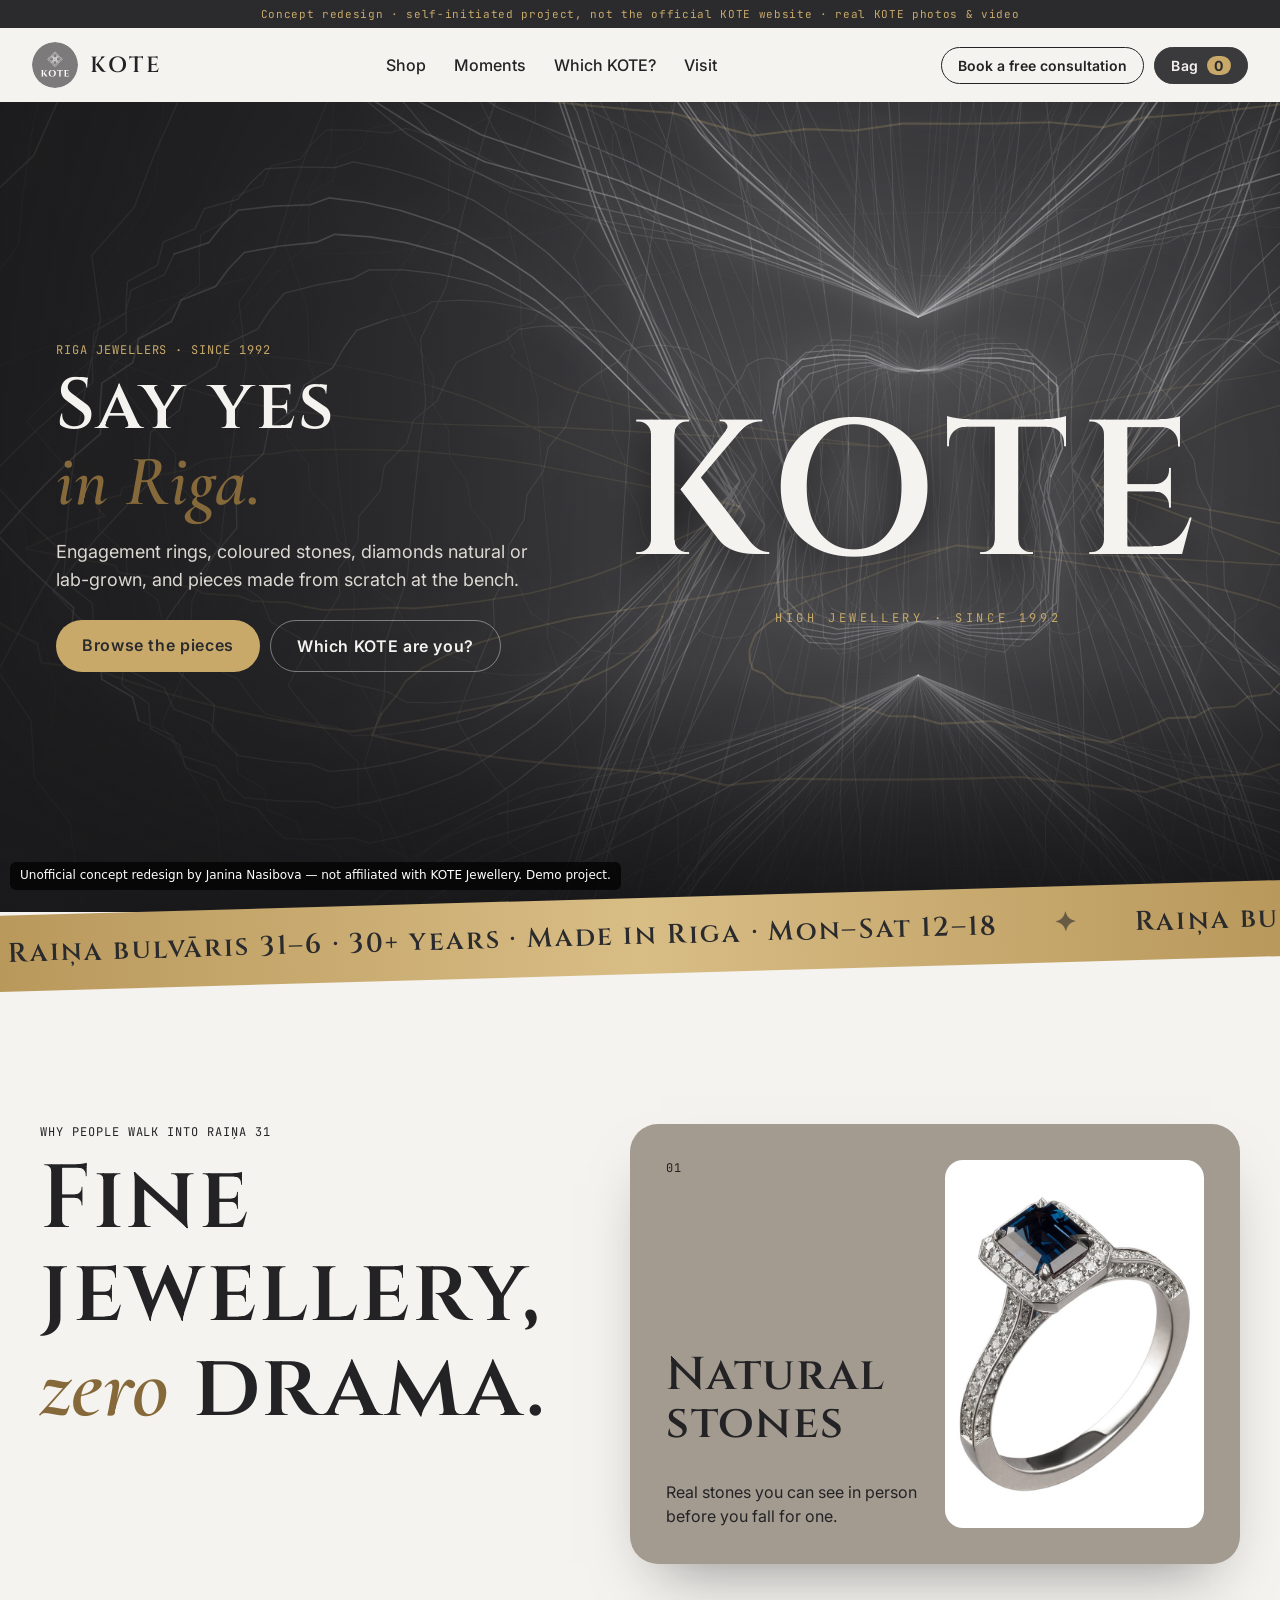
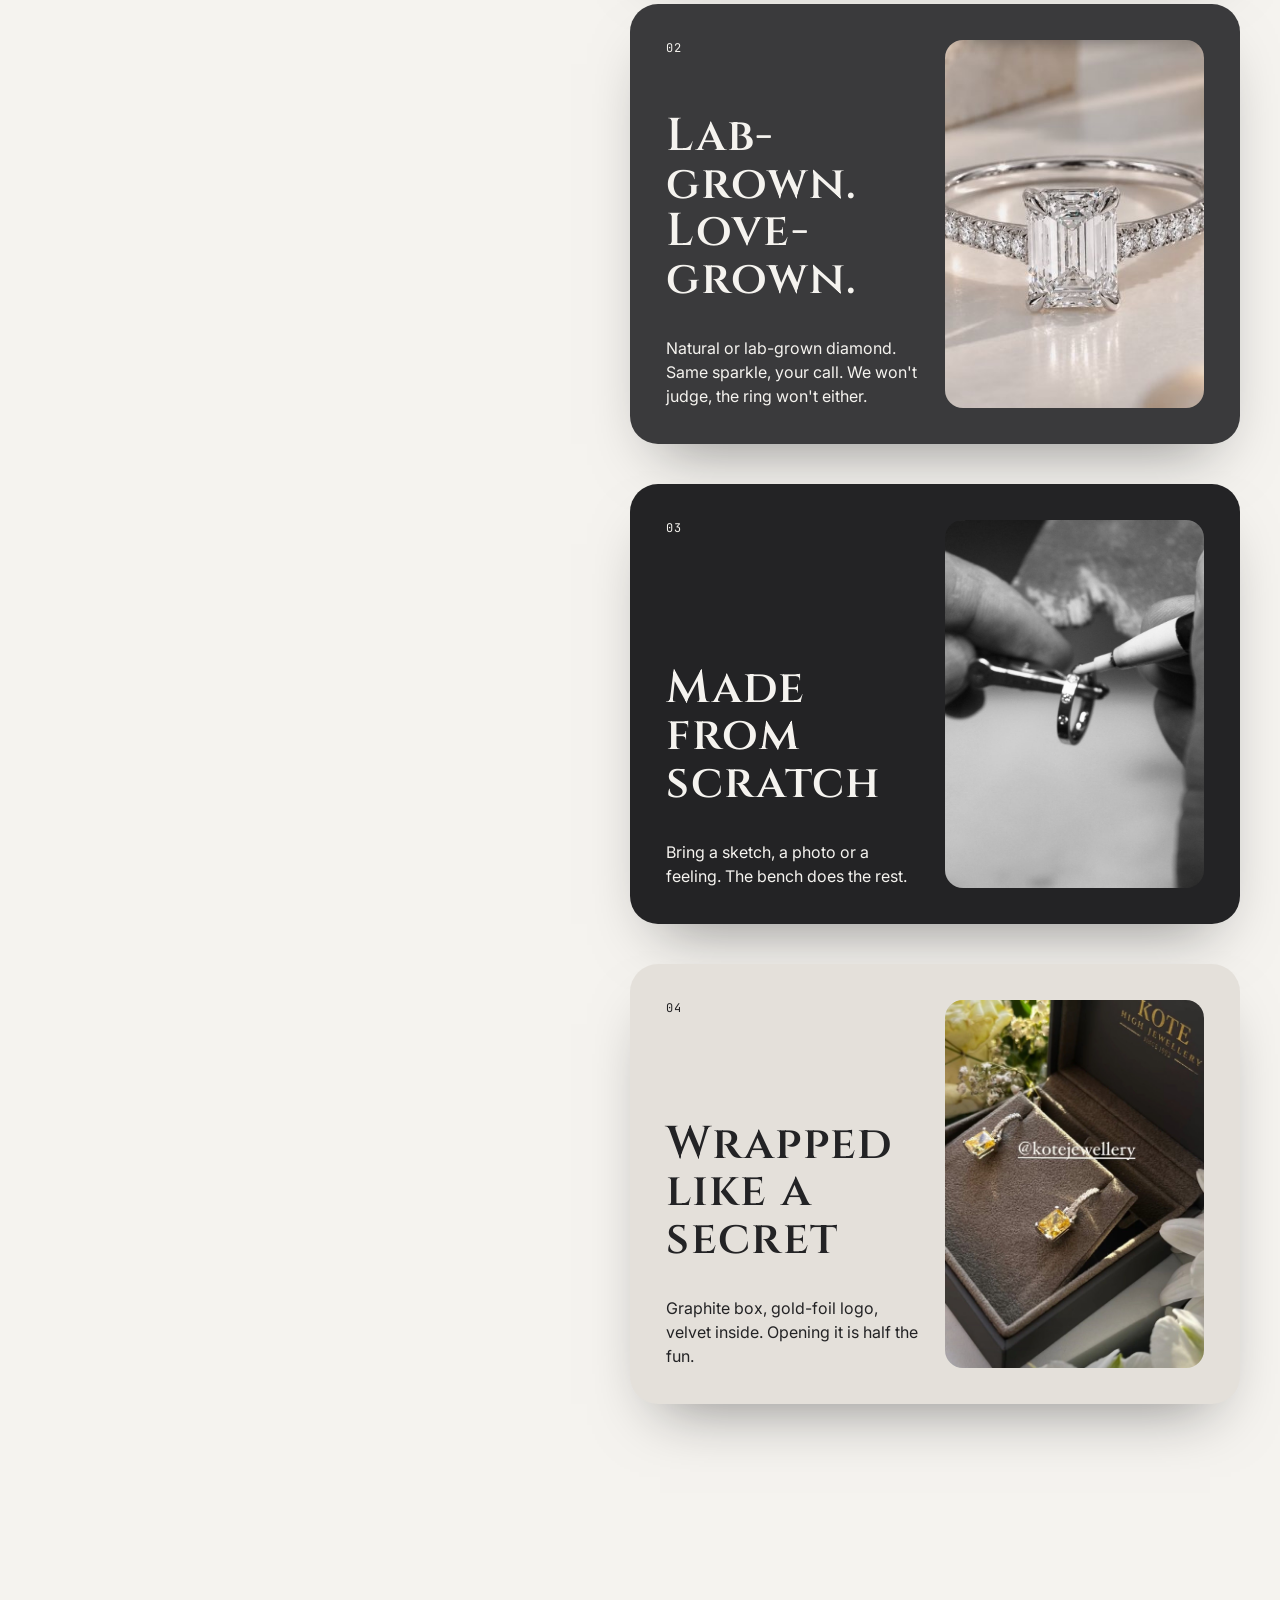
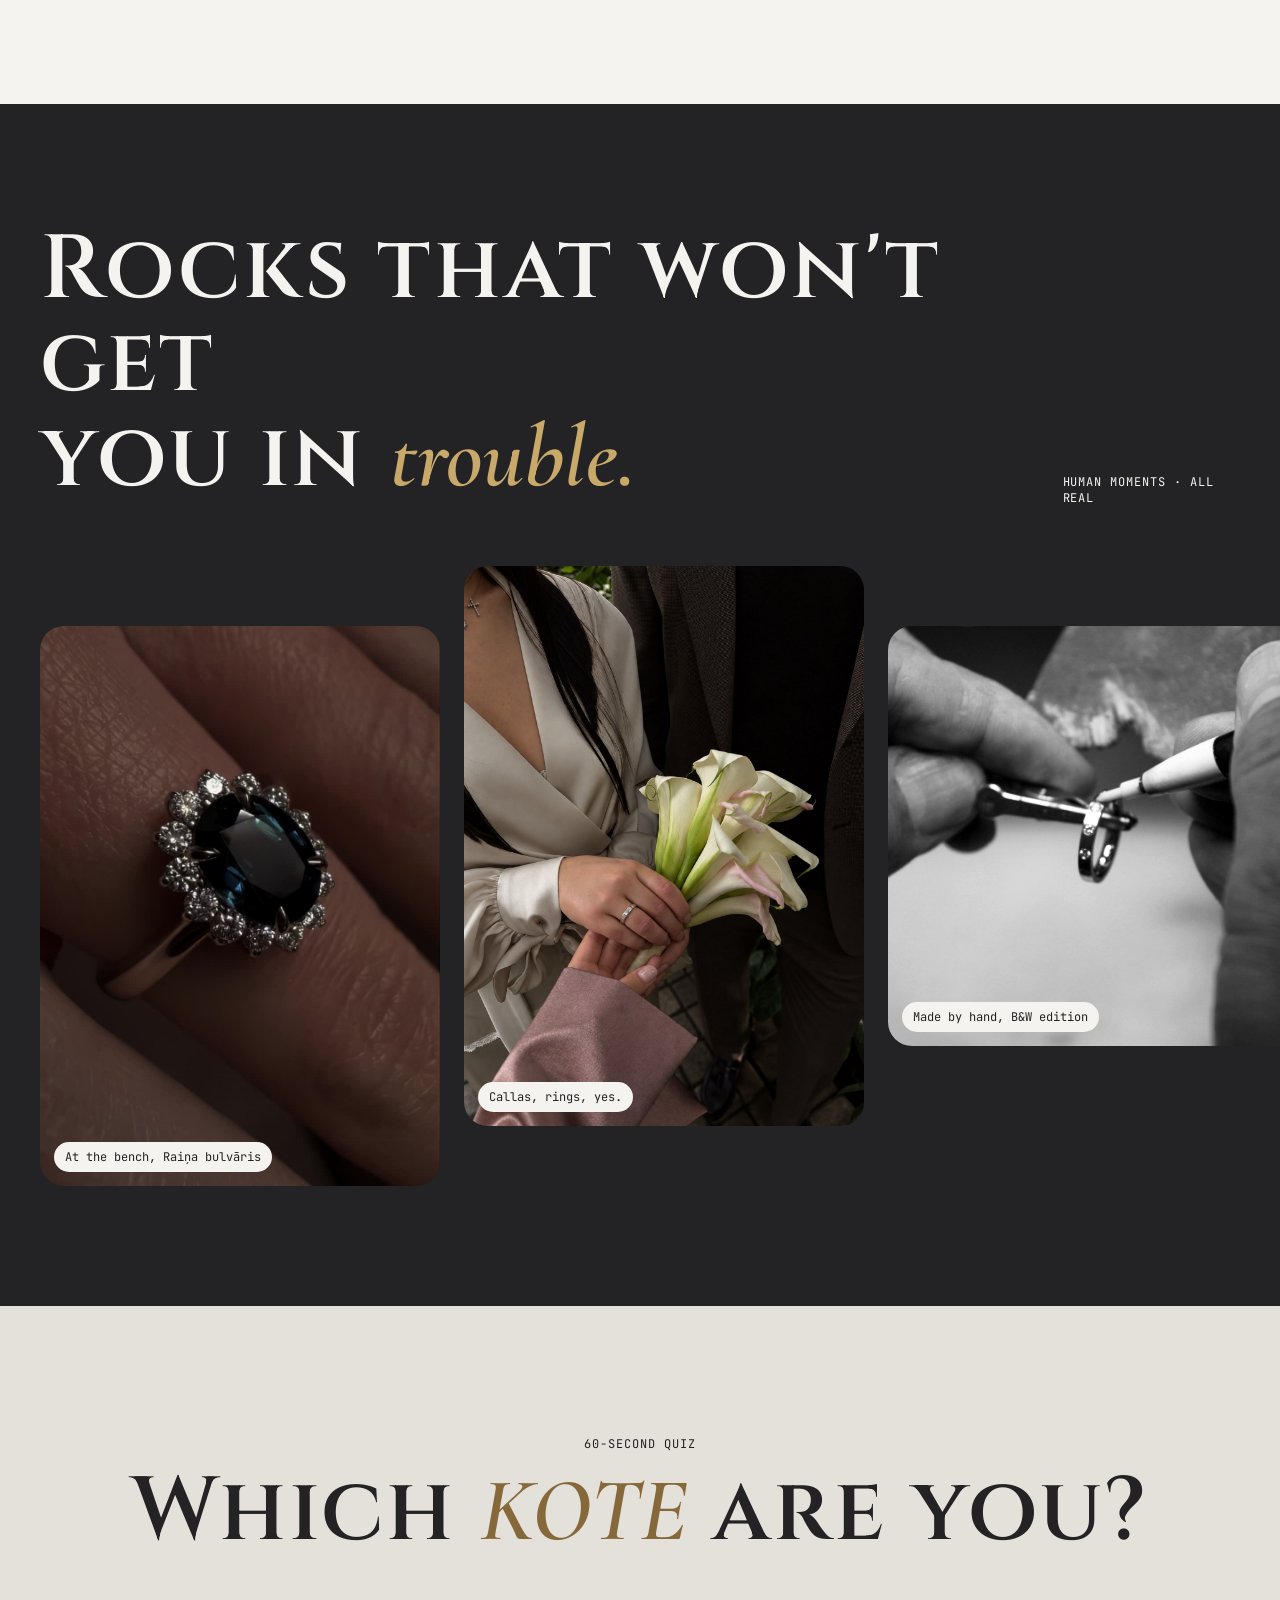
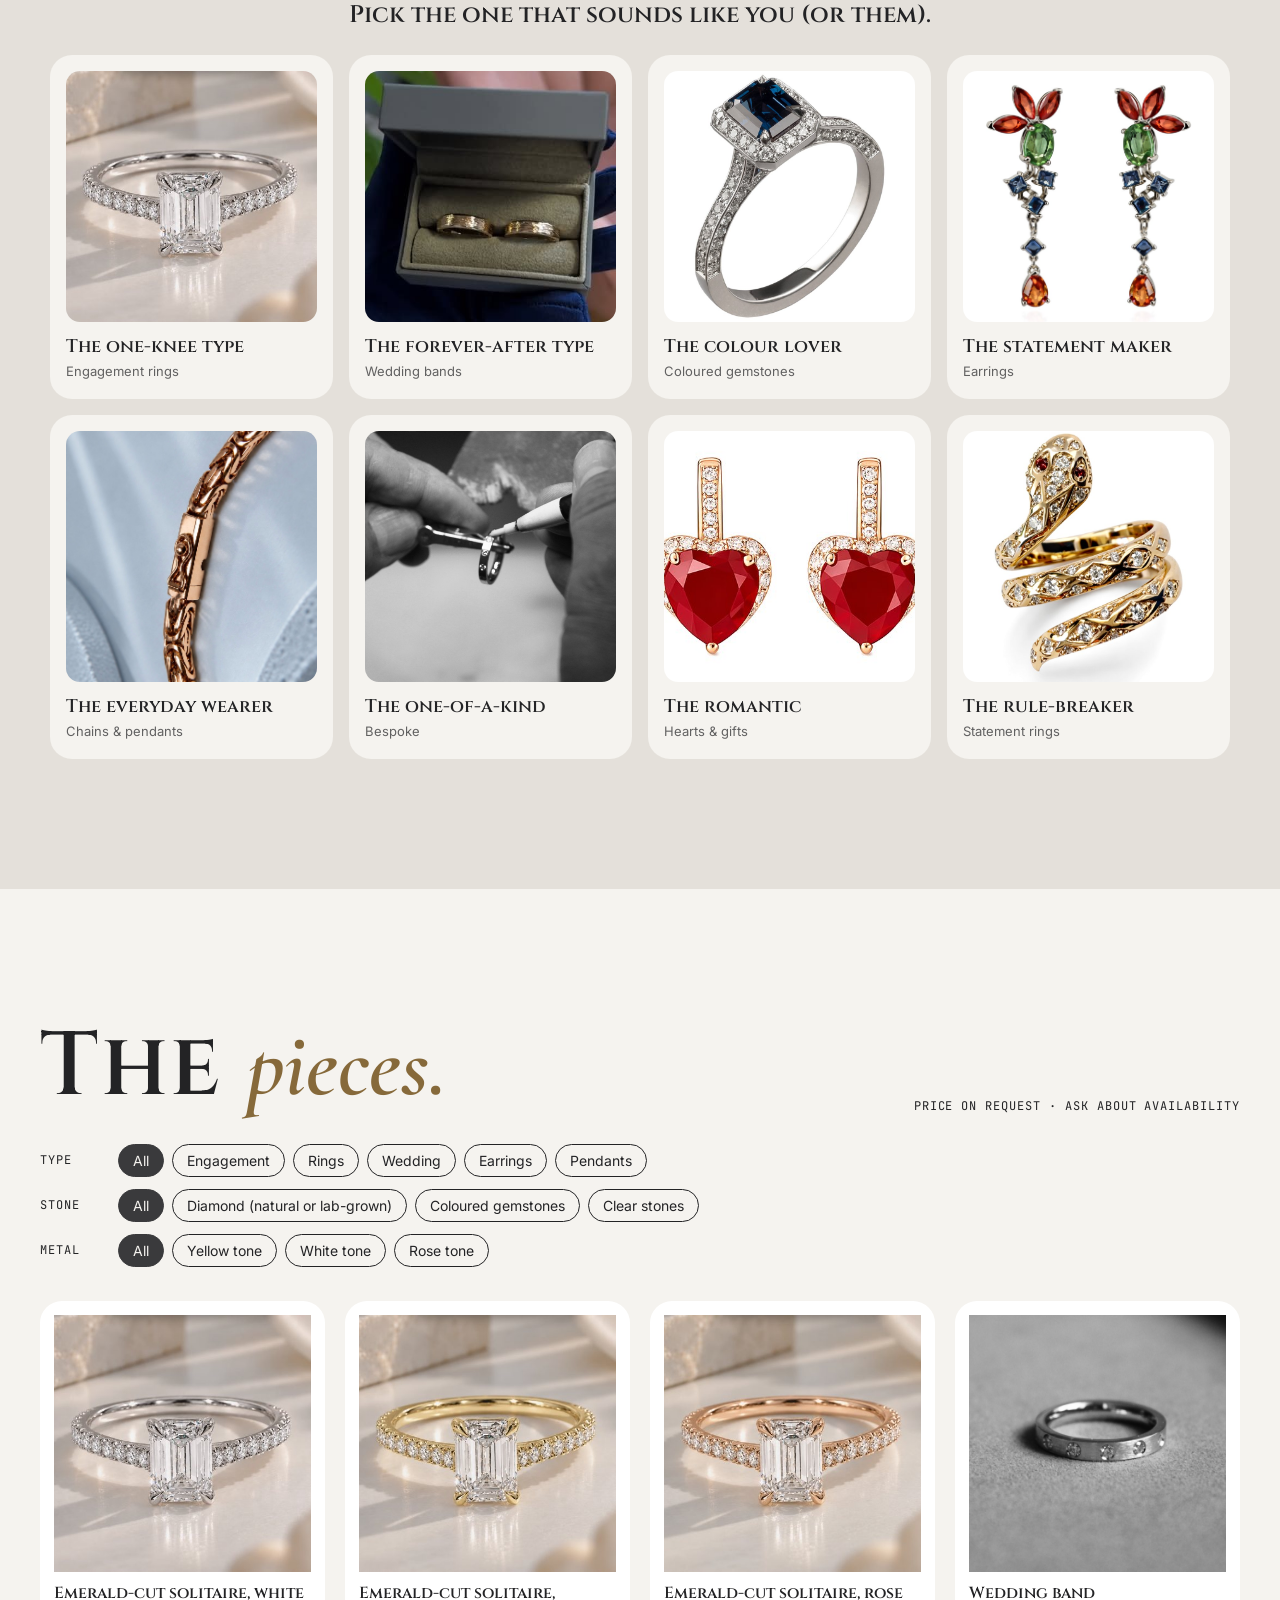
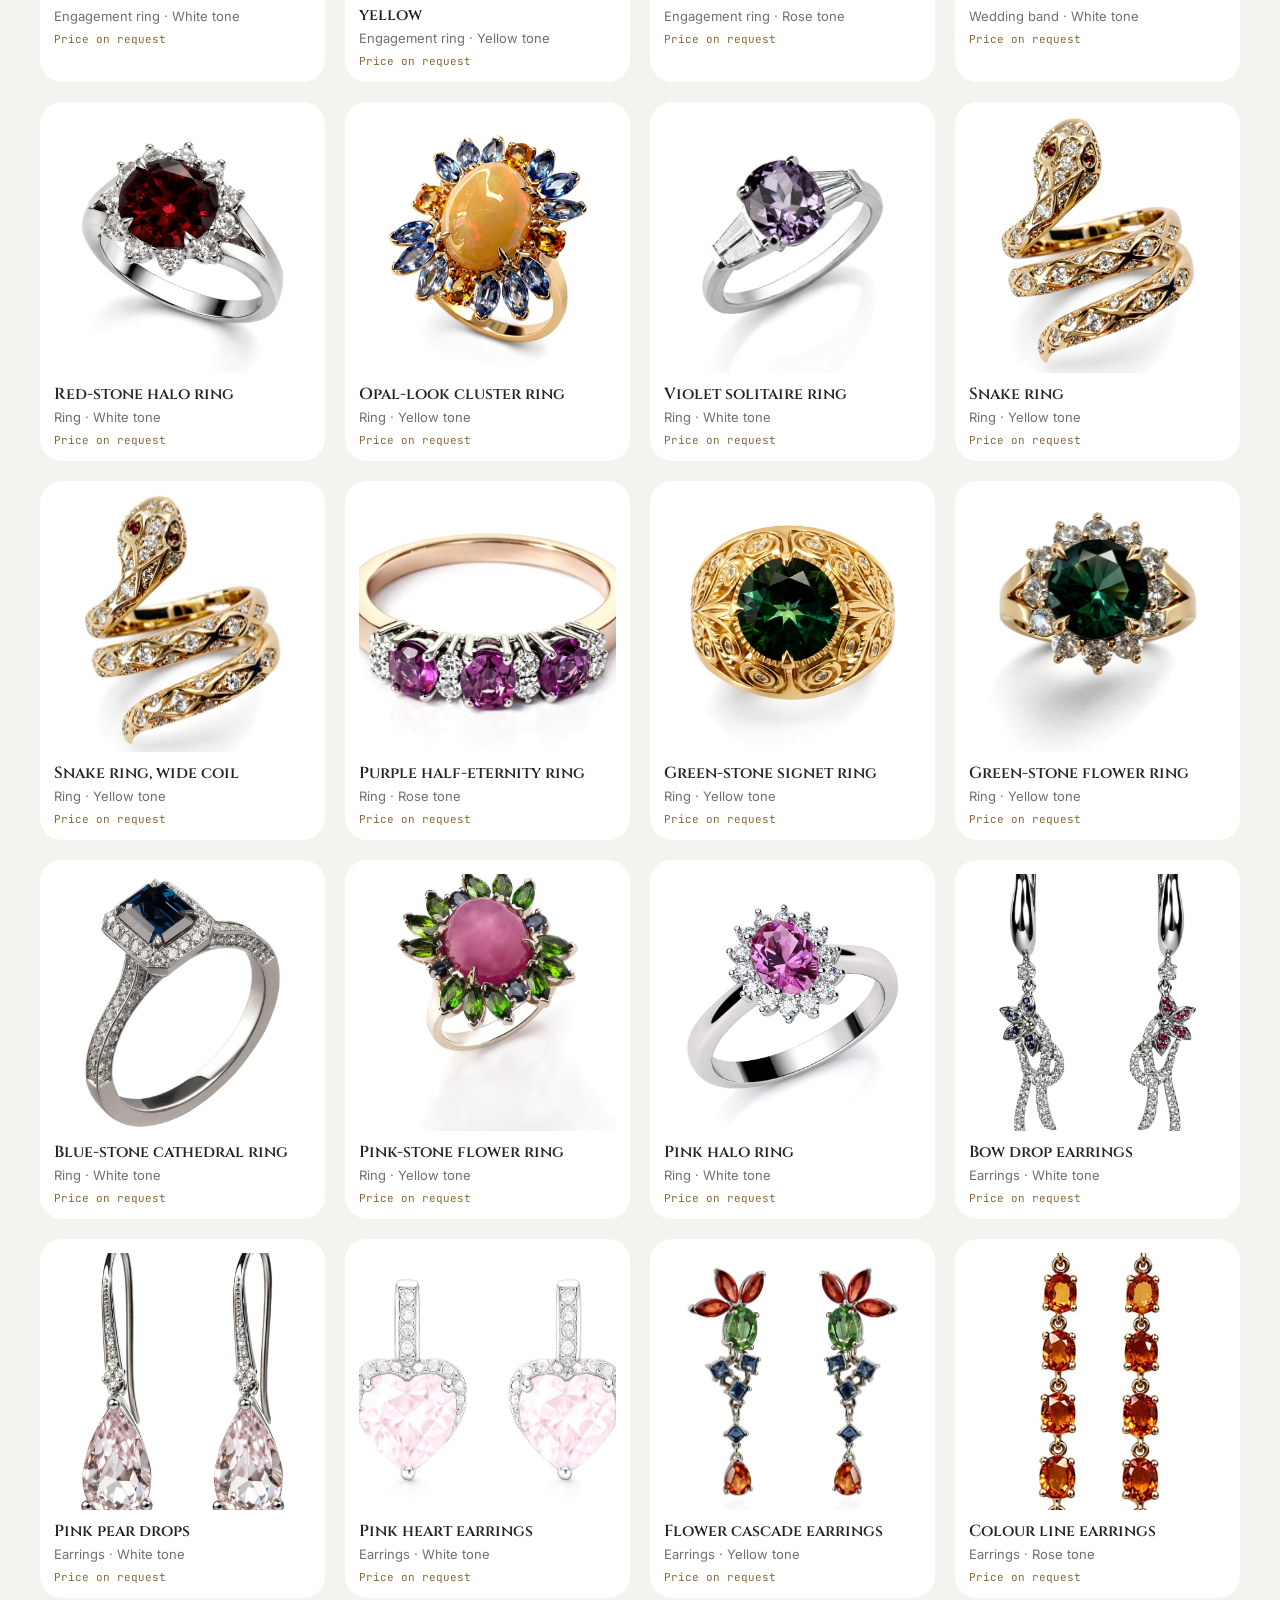
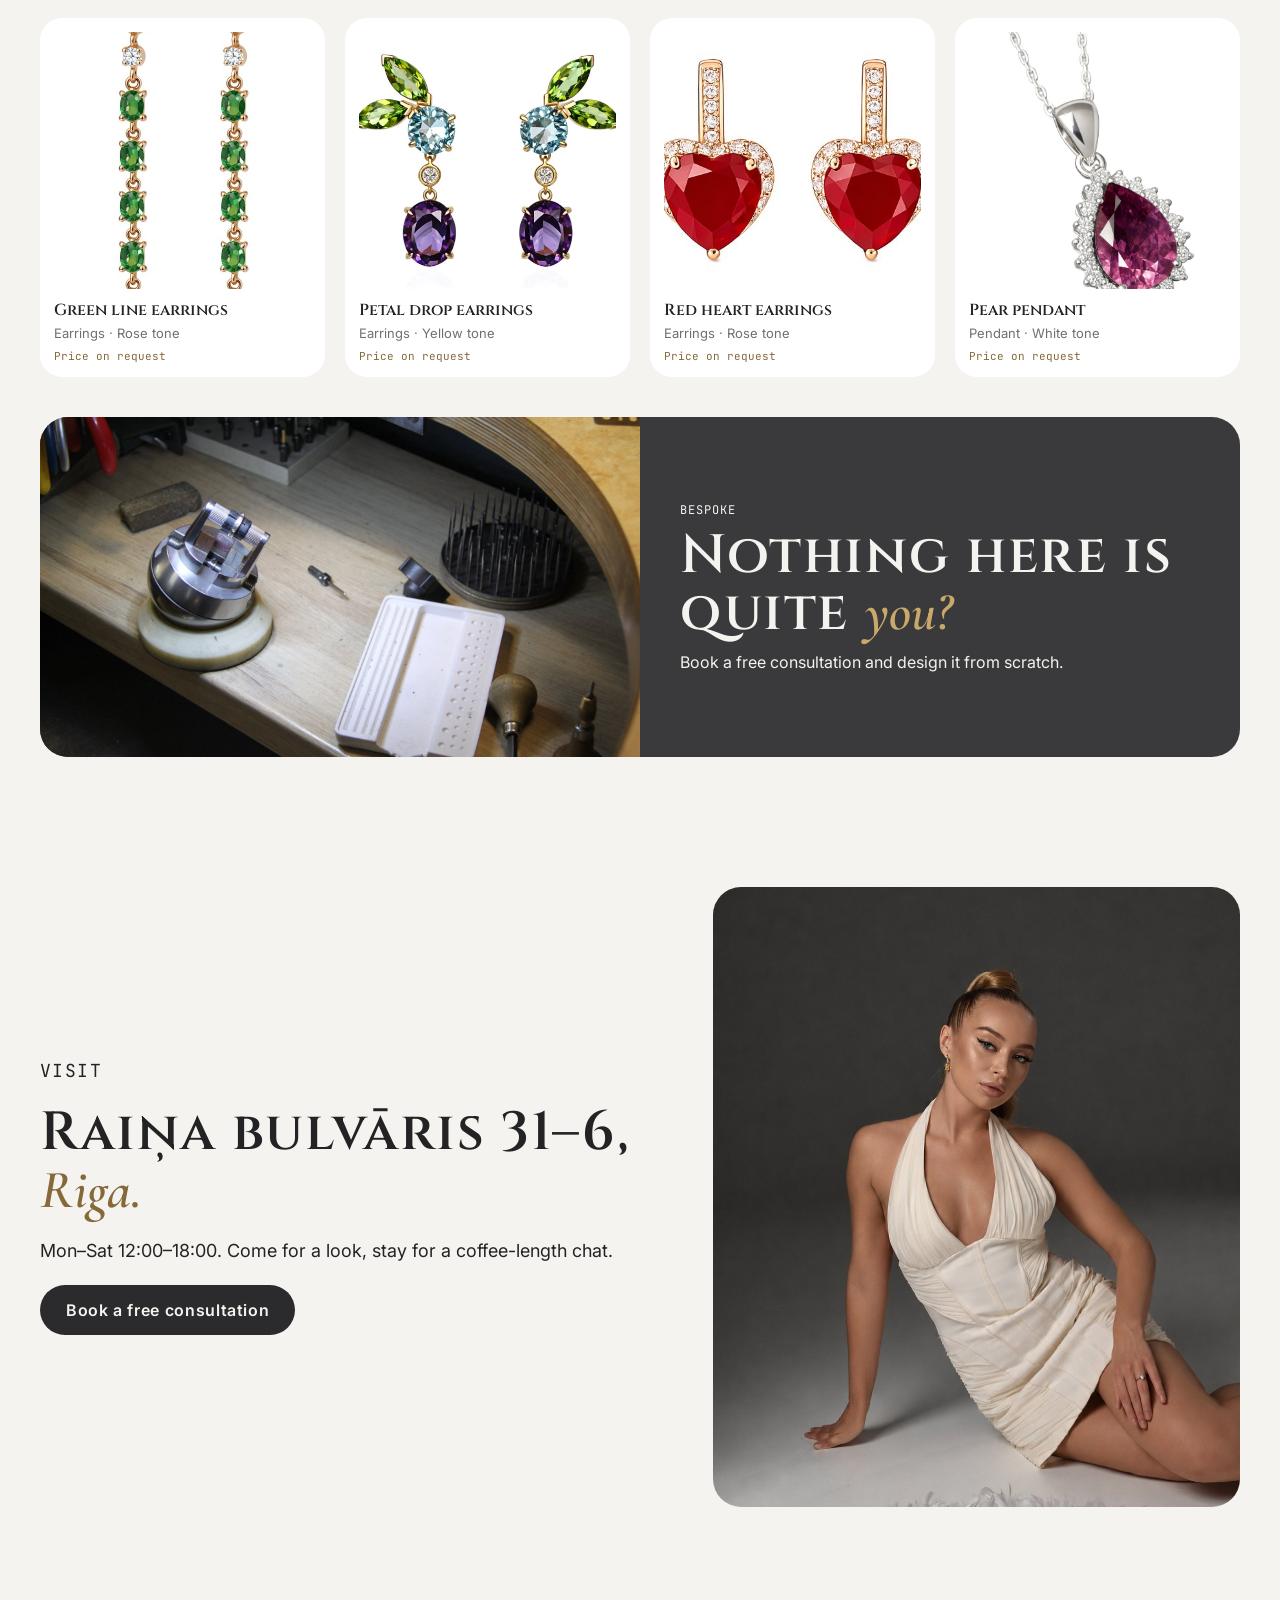
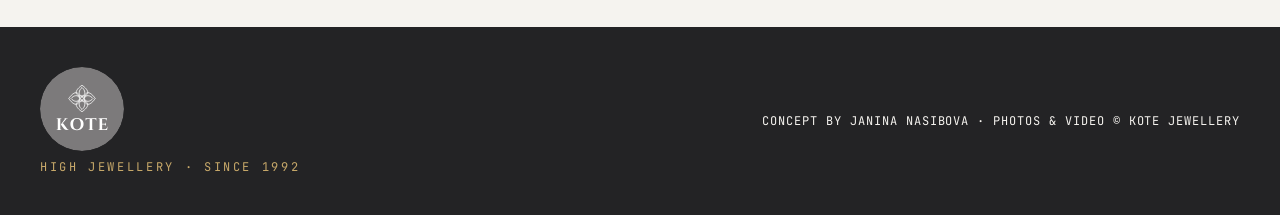
==== kote/index.html @ e13009f8 "Concept portfolio sites" ====
<!doctype html><html lang="en"><head>
<meta name="robots" content="noindex"><meta charset="utf-8"><meta name="viewport" content="width=device-width,initial-scale=1">
<title>KOTE Jewellery — Say Yes in Riga (concept)</title>
<link rel="preconnect" href="https://fonts.googleapis.com"><link rel="preconnect" href="https://fonts.gstatic.com" crossorigin>
<link href="https://fonts.googleapis.com/css2?family=Cinzel:wght@500;600;700&family=Cormorant+Garamond:ital,wght@0,500;0,600;1,500;1,600&family=JetBrains+Mono:wght@400;600&family=Inter:wght@400;500;600&display=swap" rel="stylesheet">
<link rel="icon" href="img/kote_badge.svg"><link rel="stylesheet" href="styles.css"></head><body><div style="position:fixed;left:10px;bottom:10px;z-index:2147483647;background:rgba(0,0,0,.72);color:#fff;font:12px/1.3 system-ui,sans-serif;padding:6px 10px;border-radius:6px;max-width:80vw;pointer-events:none">Unofficial concept redesign by Janina Nasibova — not affiliated with KOTE Jewellery. Demo project.</div>
<div class="concept">Concept redesign · self-initiated project, not the official KOTE website · real KOTE photos &amp; video</div>
<header class="nav"><a href="#top" class="logo"><img src="img/kote_badge.svg" alt="KOTE Jewellery"><span>KOTE</span></a>
<nav><a href="#shop">Shop</a><a href="#moments">Moments</a><a href="#quiz">Which KOTE?</a><a href="#visit">Visit</a></nav>
<div class="navr"><button class="pill" data-open="book">Book a free consultation</button><button class="bagbtn" id="bagBtn" aria-label="Bag">Bag <b id="bagCount">0</b></button></div></header>

<section class="hero" id="top">
 <div class="hleft"><p class="mono">Riga jewellers · Since 1992</p><h1>Say yes<br><em>in Riga.</em></h1><p class="sub">Engagement rings, coloured stones, diamonds natural or lab-grown, and pieces made from scratch at the bench.</p>
 <div class="ctas"><a class="btn" href="#shop">Browse the pieces</a><a class="btn ghost" href="#quiz">Which KOTE are you?</a></div></div>
 <div class="stage" aria-hidden="true"><canvas id="sphere"></canvas><div class="bigkote">KOTE</div><p class="mono stagecap">High jewellery · Since 1992</p></div>
</section>

<div class="marquee"><div class="track" id="mq"></div></div>

<section class="stack" id="why"><div class="stackhead"><p class="mono">Why people walk into Raiņa 31</p><h2>Fine jewellery, <em>zero</em> drama.</h2></div>
 <div class="cards">
  <article class="card c1"><span class="mono">01</span><h3>Natural stones</h3><p>Real stones you can see in person before you fall for one.</p><img src="img/6239_ring4.jpg" alt=""></article>
  <article class="card c2"><span class="mono">02</span><h3>Lab-grown. Love-grown.</h3><p>Natural or lab-grown diamond. Same sparkle, your call. We won't judge, the ring won't either.</p><img src="img/ring_white.jpg" alt=""></article>
  <article class="card c3"><span class="mono">03</span><h3>Made from scratch</h3><p>Bring a sketch, a photo or a feeling. The bench does the rest.</p><img src="img/atelier_hands.jpg" alt=""></article>
  <article class="card c4"><span class="mono">04</span><h3>Wrapped like a secret</h3><p>Graphite box, gold-foil logo, velvet inside. Opening it is half the fun.</p><img src="img/kote_box.jpg" alt=""></article>
 </div></section>

<section class="moments" id="moments"><div class="mhead"><p class="mono">Human moments · all real</p><h2>Rocks that won't get<br>you in <em>trouble.</em></h2></div>
 <div class="mtrack" id="mtrack">
  <figure class="m tall"><video id="vid" src="video/kote_craft.mp4" poster="img/video_poster.jpg" muted loop playsinline autoplay></video><figcaption>At the bench, Raiņa bulvāris</figcaption></figure>
  <figure class="m tall"><img src="img/client_callas.jpg" alt="Client with calla lilies and KOTE rings"><figcaption>Callas, rings, yes.</figcaption></figure>
  <figure class="m"><img src="img/atelier_hands.jpg" class="bw" alt="Jeweller's hands at work"><figcaption>Made by hand, B&amp;W edition</figcaption></figure>
  <figure class="m tall"><img src="img/client_bands.jpg" alt="Wedding bands in a grey box"><figcaption>Two bands, one box</figcaption></figure>
  <figure class="m tall"><img src="img/ritual_champagne.jpg" alt="Champagne at KOTE"><figcaption>Bubbles optional. Recommended.</figcaption></figure>
  <figure class="m tall"><img src="img/ritual_pack.jpg" alt="KOTE packaging"><figcaption>The unwrapping moment</figcaption></figure>
  <figure class="m tall sofia"><img src="img/sofia_04.jpg" alt="Sofia Opikova"><figcaption>Sofia Opikova · KOTE</figcaption></figure>
 </div></section>

<section class="quiz" id="quiz"><div class="qbox">
 <p class="mono">60-second quiz</p><h2>Which <em>KOTE</em> are you?</h2>
 <div id="qbody"></div></div></section>

<section class="shop" id="shop"><div class="shophead"><h2>The <em>pieces.</em></h2><p class="mono">Price on request · ask about availability</p></div>
 <div class="filters" id="filters">
  <div><span class="mono">Type</span><button data-f="type" data-v="all" class="on">All</button><button data-f="type" data-v="engagement">Engagement</button><button data-f="type" data-v="ring">Rings</button><button data-f="type" data-v="wedding">Wedding</button><button data-f="type" data-v="earrings">Earrings</button><button data-f="type" data-v="necklace">Pendants</button></div>
  <div><span class="mono">Stone</span><button data-f="stone" data-v="all" class="on">All</button><button data-f="stone" data-v="diamond">Diamond (natural or lab-grown)</button><button data-f="stone" data-v="colour">Coloured gemstones</button><button data-f="stone" data-v="clear">Clear stones</button></div>
  <div><span class="mono">Metal</span><button data-f="metal" data-v="all" class="on">All</button><button data-f="metal" data-v="yellow">Yellow tone</button><button data-f="metal" data-v="white">White tone</button><button data-f="metal" data-v="rose">Rose tone</button></div>
 </div>
 <div class="grid" id="grid"></div>
 <a class="bespoke" data-open="book"><img src="img/atelier_bench.jpg" alt=""><div><p class="mono">Bespoke</p><h3>Nothing here is quite <em>you?</em></h3><p>Book a free consultation and design it from scratch.</p></div></a>
</section>

<section class="visit" id="visit"><div><p class="mono">Visit</p><h2>Raiņa bulvāris 31–6,<br><em>Riga.</em></h2><p>Mon–Sat 12:00–18:00. Come for a look, stay for a coffee-length chat.</p><button class="btn" data-open="book">Book a free consultation</button></div><img src="img/sofia_10.jpg" alt="Sofia Opikova"></section>
<footer><div class="fbrand"><img src="img/kote_badge.svg" alt="KOTE"><p class="mono since">High jewellery · Since 1992</p></div><p class="mono">Concept by Janina Nasibova · photos &amp; video © KOTE Jewellery</p></footer>

<div class="scrim" id="scrim"></div>
<aside class="drawer" id="drawer"><div class="dh"><h3>Your bag</h3><button class="x" data-close>×</button></div><div id="bagList"></div><div class="df"><p class="mono">Prices on request. We'll confirm everything in writing.</p><button class="btn" id="toCheckout">Request checkout</button></div></aside>
<div class="modal" id="pmodal"><div class="mbox prod"><button class="x" data-close>×</button><div id="pbody"></div></div></div>
<div class="modal" id="checkout"><div class="mbox"><button class="x" data-close>×</button><h3>Checkout <em>request</em></h3>
<form id="coForm"><div id="coItems" class="coitems"></div>
<label>Name<input required name="name"></label><label>Email<input required type="email" name="email"></label>
<label class="gift"><input type="checkbox" name="gift" checked><img src="img/kote_box.jpg" alt="KOTE gift box"><span><b>KOTE gift box</b><br>Graphite box with gold-foil logo, velvet insert &amp; card</span></label>
<label>Note for the card<textarea name="note" placeholder="Will you…?"></textarea></label>
<label>Collection<select name="del"><option>Pick up at Raiņa bulvāris 31–6</option><option>Ask about delivery</option></select></label>
<button class="btn" type="submit">Send request</button></form><div class="done" id="coDone" hidden><h3>Request sent <em>(concept)</em></h3><p>KOTE would reply in writing with price and availability.</p></div></div></div>
<div class="modal" id="book"><div class="mbox"><button class="x" data-close>×</button><h3>Free <em>consultation</em></h3><p class="mono">Mon–Sat 12:00–18:00 · Raiņa bulvāris 31–6</p>
<form id="bkForm"><label>Day<input type="date" required name="d" id="bkDate"></label><div class="slots" id="slots"></div>
<label>About<select name="t"><option>Engagement ring</option><option>Wedding bands</option><option>Bespoke piece</option><option>Coloured gemstones</option><option>Something else</option></select></label>
<label>Name<input required name="n"></label><label>Email<input required type="email" name="e"></label><button class="btn" type="submit">Book</button></form><div class="done" id="bkDone" hidden><h3>See you <em>soon.</em></h3><p id="bkMsg"></p></div></div></div>
<div class="stamp" id="stamp"><img src="img/kote_badge.svg" alt=""></div>
<div class="cursor" id="cursor"></div>
<script src="app.js"></script><script src="sphere.js"></script></body></html>
---- kote/styles.css ----
:root{--paper:#F5F3EF;--mist:#E4E0DA;--graphite:#3A3A3C;--graphite2:#2B2B2D;--ink:#232325;--gold:#C8A96A;--gold2:#B8975A;--golddk:#86693A;--taupe:#8A8178;--taupe2:#A39A90;--soft:#9A9A9A;--serif:'Cinzel','Trajan Pro',Georgia,serif;--accent:'Cormorant Garamond',Georgia,serif;--mono:'JetBrains Mono',monospace;--sans:'Inter',system-ui,sans-serif}
*{box-sizing:border-box;margin:0}html{scroll-behavior:smooth}body{background:var(--paper);color:var(--ink);font-family:var(--sans);overflow-x:hidden}
img,video{display:block;max-width:100%}button{font:inherit;cursor:pointer;color:inherit;background:none;border:0}a{color:inherit;text-decoration:none}
em{font-family:var(--accent);font-weight:600;font-style:italic;letter-spacing:0;text-transform:none;color:var(--golddk);}
.mono{font-family:var(--mono);font-size:12px;letter-spacing:.08em;text-transform:uppercase}
h1,h2,h3{font-family:var(--serif);font-weight:600;line-height:1.04;letter-spacing:.03em;}
h2{font-size:clamp(48px,7vw,112px)}
.concept{background:var(--ink);color:var(--paper);font:11px var(--mono);text-align:center;padding:7px;letter-spacing:.06em}
.nav{position:sticky;top:0;z-index:40;display:flex;align-items:center;justify-content:space-between;padding:14px 32px;background:rgba(245,243,239,.82);backdrop-filter:blur(12px)}
.logo img{height:34px}.nav nav{display:flex;gap:28px;font-weight:500}.nav nav a:hover{color:var(--graphite)}
.navr{display:flex;gap:10px}.pill,.bagbtn{border:1.5px solid var(--ink);border-radius:99px;padding:9px 16px;font-size:14px;font-weight:600}
.bagbtn{background:var(--graphite);color:var(--paper);border-color:var(--graphite)}.bagbtn b{background:var(--paper);color:var(--graphite);border-radius:99px;padding:1px 7px;margin-left:4px}
.bagbtn.bump{animation:bump .5s}@keyframes bump{40%{transform:scale(1.15) rotate(-4deg)}}
.btn{display:inline-block;background:var(--graphite);color:var(--paper);border-radius:99px;padding:15px 26px;font-weight:600;transition:transform .3s,background .3s}
.btn:hover{transform:translateY(-3px) rotate(-1deg);background:var(--graphite2)}.btn.ghost{background:transparent;color:var(--ink);border:1.5px solid var(--ink)}
/* hero */
.hero{position:relative;height:calc(100vh - 90px);min-height:720px;overflow:hidden;background:radial-gradient(circle at 70% 40%,#4a4a4d,var(--graphite2) 70%,#1f1f21)}
.kote{position:absolute;inset:0;display:flex;justify-content:center;align-items:center;font:600 min(27vw,430px)/.8 var(--serif);letter-spacing:.02em;background:linear-gradient(115deg,#8f7240,#e9d39b 35%,#c8a96a 55%,#9c7f45 80%,#d9bf86);-webkit-background-clip:text;background-clip:text;color:transparent;opacity:.92;pointer-events:none;padding-top:4vh}
.kote span{display:inline-block;animation:rise 1.1s cubic-bezier(.2,.9,.2,1.2) both}.kote span:nth-child(2){animation-delay:.08s}.kote span:nth-child(3){animation-delay:.16s}.kote span:nth-child(4){animation-delay:.24s}
@keyframes rise{from{transform:translateY(60%) rotate(8deg);opacity:0}}
.floaters{position:absolute;inset:0}
.fl{position:absolute;cursor:pointer;will-change:transform;filter:drop-shadow(0 30px 30px rgba(0,0,0,.35));transition:filter .3s}
.fl img{width:100%;animation:bob 6s ease-in-out infinite alternate;transition:transform .4s}
.fl:hover img{transform:scale(1.08) rotate(-4deg)}.fl:hover{filter:drop-shadow(0 40px 40px rgba(0,0,0,.5))}
@keyframes bob{to{translate:0 -18px;rotate:4deg}}
.fl .tag{position:absolute;left:50%;bottom:-6px;transform:translateX(-50%);background:var(--ink);color:var(--paper);font:11px var(--mono);padding:5px 9px;border-radius:99px;white-space:nowrap;opacity:0;transition:.3s}
.fl:hover .tag{opacity:1;bottom:-22px}
.herocopy{position:absolute;left:40px;bottom:44px;max-width:470px;z-index:5}
.herocopy h1{font-size:clamp(56px,6.4vw,104px);margin:10px 0 16px;color:var(--ink)}
.herocopy .sub{font-size:17px;line-height:1.5;margin-bottom:22px;background:rgba(245,243,239,.7);border-radius:12px}
.ctas{display:flex;gap:10px;flex-wrap:wrap}.hint{position:absolute;right:40px;bottom:44px;opacity:.6}
/* marquee */
.marquee{background:linear-gradient(90deg,#b8975a,#d8bd85 50%,#b8975a);color:var(--graphite2);overflow:hidden;padding:20px 0;transform:rotate(-1.6deg);margin:-14px -20px 0;position:relative;z-index:6}
.track{display:flex;white-space:nowrap;width:max-content;animation:mq 26s linear infinite;font:600 27px var(--serif);letter-spacing:.08em;}
.track span{padding:0 28px}.track span::after{content:'✦';margin-left:56px;color:var(--graphite2);opacity:.6}@keyframes mq{to{transform:translateX(-50%)}}
/* stack */
.stack{padding:150px 40px 120px;display:grid;grid-template-columns:1fr 1.15fr;gap:60px}
.stackhead{position:sticky;top:120px;align-self:start}.stackhead h2{margin-top:14px}
.cards{display:flex;flex-direction:column;gap:40px;padding-bottom:20vh}
.card{position:sticky;top:130px;height:440px;border-radius:28px;padding:36px;overflow:hidden;display:grid;grid-template-columns:1fr 1fr;gap:20px;align-items:end;box-shadow:0 30px 60px -30px rgba(20,20,22,.5);transform-origin:50% 0;transition:transform .2s linear}
.card h3{font-size:46px;margin:auto 0 12px}.card p{line-height:1.5}.card>span{position:absolute;top:30px;left:36px}
.card>div,.card h3,.card p{grid-column:1}.card img{grid-column:2;grid-row:1/4;width:100%;height:100%;object-fit:cover;border-radius:18px}
.card .txt{grid-column:1}
.c1{background:var(--taupe2);top:130px}.c1 img{object-fit:contain}.c2{background:var(--graphite);color:var(--paper);top:150px}.c2 em{color:var(--gold)}.c3{background:var(--ink);color:var(--paper);top:170px}.c3 img{filter:grayscale(1)}.c4{background:var(--mist);top:190px}
/* moments */
.moments{background:var(--ink);color:var(--paper);padding:120px 0;overflow:hidden}.moments em{color:var(--gold)}
.mhead{padding:0 40px 60px;display:flex;justify-content:space-between;align-items:end;flex-direction:row-reverse}.mhead h2{max-width:1150px}
.mtrack{display:flex;gap:24px;padding:0 40px;width:max-content;will-change:transform}
.m{position:relative;width:420px;height:420px;border-radius:24px;overflow:hidden;flex:none;transition:transform .5s}.m.tall{height:560px;width:400px}
.m:nth-child(odd){margin-top:60px}.m:hover{transform:rotate(-2deg) scale(1.02)}
.m img,.m video{width:100%;height:100%;object-fit:cover;transition:transform 1s}.m:hover img{transform:scale(1.06)}.bw{filter:grayscale(1) contrast(1.1)}
.m figcaption{position:absolute;left:14px;bottom:14px;background:var(--paper);color:var(--ink);font:12px var(--mono);padding:7px 11px;border-radius:99px}
.sofia figcaption{background:var(--graphite);color:var(--paper)}
/* quiz */
.quiz{padding:130px 40px;background:var(--mist)}.qbox{max-width:1180px;margin:auto;text-align:center}.qbox h2{margin:12px 0 40px}
.qopts{display:grid;grid-template-columns:repeat(4,1fr);gap:16px}.qopt{background:var(--paper);border-radius:22px;padding:14px 14px 18px;text-align:left;transition:.35s;border:2px solid transparent}
.qopt:hover{transform:translateY(-6px) rotate(-1.5deg);border-color:var(--graphite)}.qopt img{aspect-ratio:1;object-fit:cover;border-radius:14px;margin-bottom:12px;width:100%}.qopt b{font:600 18px var(--serif)}.qopt small{display:block;font-size:13px;opacity:.7;margin-top:4px}
.qq{font:600 24px var(--serif);margin-bottom:24px}.qres{display:grid;grid-template-columns:1fr 1fr;gap:40px;align-items:center;text-align:left}
.qres .ph{border-radius:28px;overflow:hidden;aspect-ratio:1;background:#fff;box-shadow:0 30px 60px -30px rgba(20,20,22,.5)}.qres .ph img{width:100%;height:100%;object-fit:cover;animation:pop .6s cubic-bezier(.2,.9,.2,1.3)}
@keyframes pop{from{transform:scale(.8) rotate(-6deg);opacity:0}}.qres h3{font-size:64px;margin:10px 0 16px}.qres p{font-size:18px;line-height:1.5;margin-bottom:20px}
.tones{display:flex;gap:10px;margin:0 0 22px}.tones button{border:1.5px solid var(--ink);border-radius:99px;padding:8px 16px;font-weight:600}.tones button.on{background:var(--ink);color:var(--paper)}
.qback{margin-left:14px;text-decoration:underline}
/* shop */
.shop{padding:130px 40px}.shophead{display:flex;justify-content:space-between;align-items:end;margin-bottom:30px}
.filters{display:flex;flex-direction:column;gap:12px;margin-bottom:34px}.filters div{display:flex;gap:8px;align-items:center;flex-wrap:wrap}.filters .mono{width:70px}
.filters button{border:1.5px solid var(--ink);border-radius:99px;padding:7px 14px;font-size:14px;transition:.2s}.filters button.on{background:var(--graphite);border-color:var(--graphite);color:var(--paper)}
.grid{display:grid;grid-template-columns:repeat(4,1fr);gap:20px}
.pc{background:#fff;border-radius:22px;padding:14px;cursor:pointer;transition:transform .4s,box-shadow .4s;position:relative}.pc:hover{transform:translateY(-8px) rotate(-1deg);box-shadow:0 30px 50px -30px rgba(43,43,45,.6)}
.pc img{aspect-ratio:1;object-fit:contain;width:100%;transition:transform .6s}.pc:hover img{transform:scale(1.08) rotate(3deg)}
.pc h4{font:600 16px var(--serif);margin:10px 0 4px}.pc p{font-size:13px;opacity:.65}.pc .por{font:11px var(--mono);margin-top:8px;color:var(--graphite)}
.pc.hide{display:none}.empty{grid-column:1/-1;padding:40px;text-align:center}
.bespoke{display:grid;grid-template-columns:1fr 1fr;margin-top:40px;background:var(--graphite);color:var(--paper);border-radius:28px;overflow:hidden;cursor:pointer;align-items:center}.bespoke img{height:340px;width:100%;object-fit:cover}.bespoke div{padding:40px}.bespoke h3{font-size:54px;margin:10px 0}.bespoke em{color:var(--gold)}
/* visit */
.visit{display:grid;grid-template-columns:1.2fr 1fr;gap:40px;padding:0 40px 120px;align-items:center}.visit h2{margin:14px 0 20px}.visit p{font-size:18px;margin-bottom:24px}.visit img{border-radius:28px;height:620px;width:100%;object-fit:cover;object-position:top}
footer{background:var(--ink);color:var(--paper);padding:40px;display:flex;justify-content:space-between;align-items:center}footer img{height:38px}
/* overlays */
.scrim{position:fixed;inset:0;background:rgba(20,20,22,.5);opacity:0;pointer-events:none;transition:.3s;z-index:60}.scrim.on{opacity:1;pointer-events:auto}
.drawer{position:fixed;top:0;right:0;height:100%;width:420px;background:var(--paper);z-index:70;transform:translateX(100%);transition:transform .5s cubic-bezier(.7,0,.2,1);display:flex;flex-direction:column;padding:26px}.drawer.on{transform:none}
.dh{display:flex;justify-content:space-between;align-items:center}.dh h3{font-size:40px}.x{font-size:30px;line-height:1}
#bagList{flex:1;overflow:auto;margin:20px 0}.bi{display:grid;grid-template-columns:70px 1fr auto;gap:12px;align-items:center;padding:12px 0;border-bottom:1px solid #0002}.bi img{width:70px;height:70px;object-fit:contain;background:#fff;border-radius:10px}.bi b{font-family:var(--serif)}.bi small{display:block;opacity:.6}
.df p{margin-bottom:14px}.df .btn{width:100%;text-align:center}
.modal{position:fixed;inset:0;z-index:80;display:grid;place-items:center;pointer-events:none;opacity:0;transition:.3s;background:rgba(20,20,22,.55)}.modal.on{opacity:1;pointer-events:auto}
.mbox{background:var(--paper);border-radius:28px;padding:34px;width:min(560px,92vw);max-height:90vh;overflow:auto;position:relative;transform:translateY(30px) rotate(1deg);transition:.4s}.modal.on .mbox{transform:none}
.mbox>.x{position:absolute;right:20px;top:16px}.mbox h3{font-size:44px;margin-bottom:14px}
.mbox.prod{width:min(1000px,94vw)}.pp{display:grid;grid-template-columns:1fr 1fr;gap:34px}.pp .pimg{background:#fff;border-radius:22px;padding:20px}.pp img{width:100%;aspect-ratio:1;object-fit:contain}
.pp h3{font-size:48px}.pp ul{list-style:none;padding:0;margin:16px 0;border-top:1px solid #0002}.pp li{padding:10px 0;border-bottom:1px solid #0002;display:flex;justify-content:space-between;font-size:14px}.pp .por{font:600 14px var(--mono);color:var(--graphite);margin:6px 0 14px}
.pp .acts{display:flex;gap:10px;flex-wrap:wrap}
form label{display:block;font:12px var(--mono);text-transform:uppercase;margin:12px 0}form input,form select,form textarea{display:block;width:100%;margin-top:6px;padding:12px;border:1.5px solid var(--ink);border-radius:12px;background:#fff;font:15px var(--sans)}
form .btn{margin-top:14px;width:100%}.gift{display:grid!important;grid-template-columns:auto 90px 1fr;gap:12px;align-items:center;text-transform:none!important;font:14px var(--sans)!important;background:#fff;padding:10px;border-radius:14px;border:1.5px solid var(--gold2)}.gift input{width:auto;margin:0}.gift img{width:90px;height:64px;object-fit:cover;border-radius:8px}
.coitems{font-size:14px}.coitems div{padding:6px 0;border-bottom:1px dashed #0003}
.slots{display:flex;flex-wrap:wrap;gap:8px}.slots button{border:1.5px solid var(--ink);border-radius:99px;padding:6px 12px;font:13px var(--mono)}.slots button.on{background:var(--graphite);color:var(--paper);border-color:var(--graphite)}
.stamp{position:fixed;left:50%;top:50%;width:240px;z-index:90;pointer-events:none;opacity:0;transform:translate(-50%,-50%) scale(3) rotate(-30deg)}
.stamp.go{animation:stamp 1.3s cubic-bezier(.3,1.4,.4,1) forwards}@keyframes stamp{0%{opacity:0;transform:translate(-50%,-50%) scale(3) rotate(-30deg)}25%{opacity:1;transform:translate(-50%,-50%) scale(.95) rotate(-8deg)}35%{transform:translate(-50%,-50%) scale(1.05) rotate(-8deg)}75%{opacity:1;transform:translate(-50%,-50%) scale(1) rotate(-8deg)}100%{opacity:0;transform:translate(calc(50vw - 120px),calc(-50vh + 40px)) scale(.15) rotate(0)}}
.cursor{position:fixed;width:16px;height:16px;border-radius:50%;background:var(--graphite);pointer-events:none;z-index:100;transform:translate(-50%,-50%);transition:width .25s,height .25s,background .25s;mix-blend-mode:multiply;left:-50px}
.cursor.big{width:70px;height:70px;background:rgba(43,43,45,.25)}
[data-reveal]{opacity:0;transform:translateY(60px) rotate(2deg);transition:1s cubic-bezier(.2,.8,.2,1)}[data-reveal].in{opacity:1;transform:none}
@media(max-width:800px){.nav{padding:12px 16px}.nav nav,.pill{display:none}.hero{height:auto;min-height:860px}.kote{font-size:30vw;align-items:flex-start;padding-top:120px}.herocopy{left:18px;right:18px;bottom:24px}.hint{display:none}
.track{font-size:24px}.stack{grid-template-columns:1fr;padding:90px 18px}.stackhead{position:static}.card{grid-template-columns:1fr;height:auto;min-height:420px}.card img{grid-column:1;grid-row:auto;height:180px}
.mhead{flex-direction:column;align-items:start;gap:12px;padding:0 18px 40px}.mtrack{padding:0 18px}.m,.m.tall{width:280px;height:380px}
.quiz,.shop{padding:90px 18px}.qopts{grid-template-columns:1fr 1fr}.qres{grid-template-columns:1fr}.grid{grid-template-columns:1fr 1fr;gap:12px}.shophead{flex-direction:column;align-items:start;gap:10px}
.bespoke,.visit,.pp{grid-template-columns:1fr}.visit{padding:0 18px 90px}.visit img{height:420px}.drawer{width:100%}.cursor{display:none}footer{flex-direction:column;gap:14px}}
.card{grid-template-rows:1fr auto auto;align-items:start}.card>span{position:static;grid-column:1;grid-row:1}.card h3{grid-row:2;margin:0 0 12px}.card p{grid-row:3}.card img{grid-row:1/4}
:root{--s:1}@media(max-width:800px){:root{--s:.42}.kote{font-size:24vw;padding-top:170px}.fl .tag{display:none}.herocopy .sub{font-size:15px}}
body.shot .cursor{display:none}
.herocopy{background:rgba(245,243,239,.6);backdrop-filter:blur(18px) saturate(1.2);-webkit-backdrop-filter:blur(18px) saturate(1.2);border:1px solid rgba(255,255,255,.55);padding:26px 28px 28px;border-radius:26px;box-shadow:0 30px 60px -35px rgba(0,0,0,.45);left:32px;bottom:36px}
.herocopy .sub{background:none}
@media(max-width:800px){.herocopy{left:12px;right:12px;padding:20px}}
.herocopy{max-width:540px}
@media(max-width:800px){.fl.low{display:none}}

/* brand v4 */.btn,.bagbtn{letter-spacing:.04em}.btn{background:var(--graphite2)}.btn:hover{background:var(--golddk)}.bagbtn b{background:var(--gold);color:var(--graphite2)}
.moments em,.c2 em,.c3 em,.bespoke em,footer em{color:var(--gold)}.pc .por,.pp .por{color:var(--golddk)}.hint{color:var(--paper)}
.cursor{background:var(--gold);mix-blend-mode:normal;opacity:.8}.herocopy h1{font-size:clamp(46px,5vw,84px)}.herocopy h1 em{display:inline-block;font-size:1.12em}
.concept{background:var(--graphite2);color:var(--gold)}.stamp img{filter:drop-shadow(0 12px 20px rgba(0,0,0,.45))}
.visit h2{font-size:clamp(40px,4.2vw,64px)}
.fbrand{display:flex;flex-direction:column;align-items:flex-start;gap:8px}.since{color:var(--gold);letter-spacing:.22em}

/* v4b: real photos, round badge */
.hero{display:grid;grid-template-columns:1fr 1.05fr;gap:56px;align-items:center;padding:48px 56px;height:auto;min-height:calc(100vh - 90px)}
.hleft{color:var(--paper)}.hleft .mono{color:var(--gold)}.hbadge{width:150px;height:150px;border-radius:50%;box-shadow:0 20px 40px -18px rgba(0,0,0,.6);margin-bottom:26px;display:block}
.hleft h1{font-size:clamp(52px,5.6vw,92px);margin:12px 0 18px;color:var(--paper)}.hleft .sub{font-size:18px;line-height:1.55;max-width:520px;margin-bottom:26px;color:#dcd8d2;background:none}
.hleft .btn{background:var(--gold);color:var(--graphite2)}.hleft .btn:hover{background:#d9bf86}.hleft .btn.ghost{background:transparent;color:var(--paper);border-color:#ffffff66}
.hphoto{margin:0;position:relative;border-radius:28px;overflow:hidden;box-shadow:0 40px 80px -30px rgba(0,0,0,.7);border:1px solid #ffffff1f;height:min(78vh,760px)}
.hphoto img{width:100%;height:100%;object-fit:cover;object-position:50% 30%}.hphoto figcaption{position:absolute;left:16px;bottom:16px;background:rgba(43,43,45,.75);color:var(--paper);padding:7px 12px;border-radius:99px;backdrop-filter:blur(8px)}
.logo{display:flex;align-items:center;gap:12px}.logo img{height:46px;width:46px;border-radius:50%}.logo span{font:600 22px var(--serif);letter-spacing:.14em}
footer .fbrand img{height:84px;width:84px;border-radius:50%}
.stamp img{border-radius:50%}
.card img{object-fit:cover!important}.c1 img{object-fit:cover}
.pc img,.qopt img{object-fit:cover}
@media(max-width:800px){.hero{grid-template-columns:1fr;padding:28px 18px;gap:28px}.hbadge{width:104px;height:104px}.hphoto{height:460px}.logo span{display:none}}
/* v4c: rotating emblem sphere behind KOTE */
.hero{grid-template-columns:.9fr 1.1fr}
.stage{position:relative;height:min(78vh,740px);display:flex;align-items:center;justify-content:center}
#sphere{position:absolute;inset:0;width:100%;height:100%}
.bigkote{position:relative;z-index:2;font:600 min(15vw,230px)/1 var(--serif);letter-spacing:.06em;color:#F5F3EF;text-shadow:0 12px 40px rgba(0,0,0,.55);margin-top:2%}
.stagecap{position:absolute;bottom:6%;left:0;right:0;text-align:center;color:var(--gold);letter-spacing:.3em;z-index:2}
@media(max-width:800px){.stage{height:420px;order:-1}.bigkote{font-size:22vw}}
@media(max-width:800px){.hero{grid-template-columns:1fr}}
#haze{position:absolute;inset:0;width:100%;height:100%;filter:blur(10px) brightness(1.6);opacity:.85;pointer-events:none}
.stage:before{content:'';position:absolute;inset:4%;border-radius:50%;background:radial-gradient(circle,rgba(210,208,212,.16),rgba(160,155,150,.06) 50%,transparent 70%);filter:blur(20px)}
#sphere,#haze{inset:-18%!important;width:136%!important;height:136%!important}.stage{overflow:visible}.hero{overflow:hidden}
/* v4d: full-bleed sphere */
.hero{position:relative;overflow:hidden}.stage{position:static}.stage:before{display:none}
#sphere,#haze{position:absolute!important;inset:0!important;width:100%!important;height:100%!important;z-index:0}
#haze{filter:blur(14px) brightness(1.8);opacity:.9}
.hero:after{content:'';position:absolute;inset:0;z-index:1;pointer-events:none;background:linear-gradient(90deg,rgba(28,28,30,.72),rgba(28,28,30,.35) 34%,transparent 55%),linear-gradient(0deg,rgba(20,20,22,.85),transparent 30%),radial-gradient(ellipse at 60% 45%,transparent 40%,rgba(20,20,22,.45))}
.hleft,.bigkote,.stagecap{position:relative;z-index:2}.stagecap{position:absolute}
.stage{display:flex;flex-direction:column;align-items:center;justify-content:center;min-height:min(78vh,740px)}.stagecap{position:static;margin-top:18px}
@media(max-width:800px){.hero:after{background:linear-gradient(0deg,rgba(20,20,22,.88),rgba(20,20,22,.4) 45%,transparent 70%)}.stage{min-height:420px}}
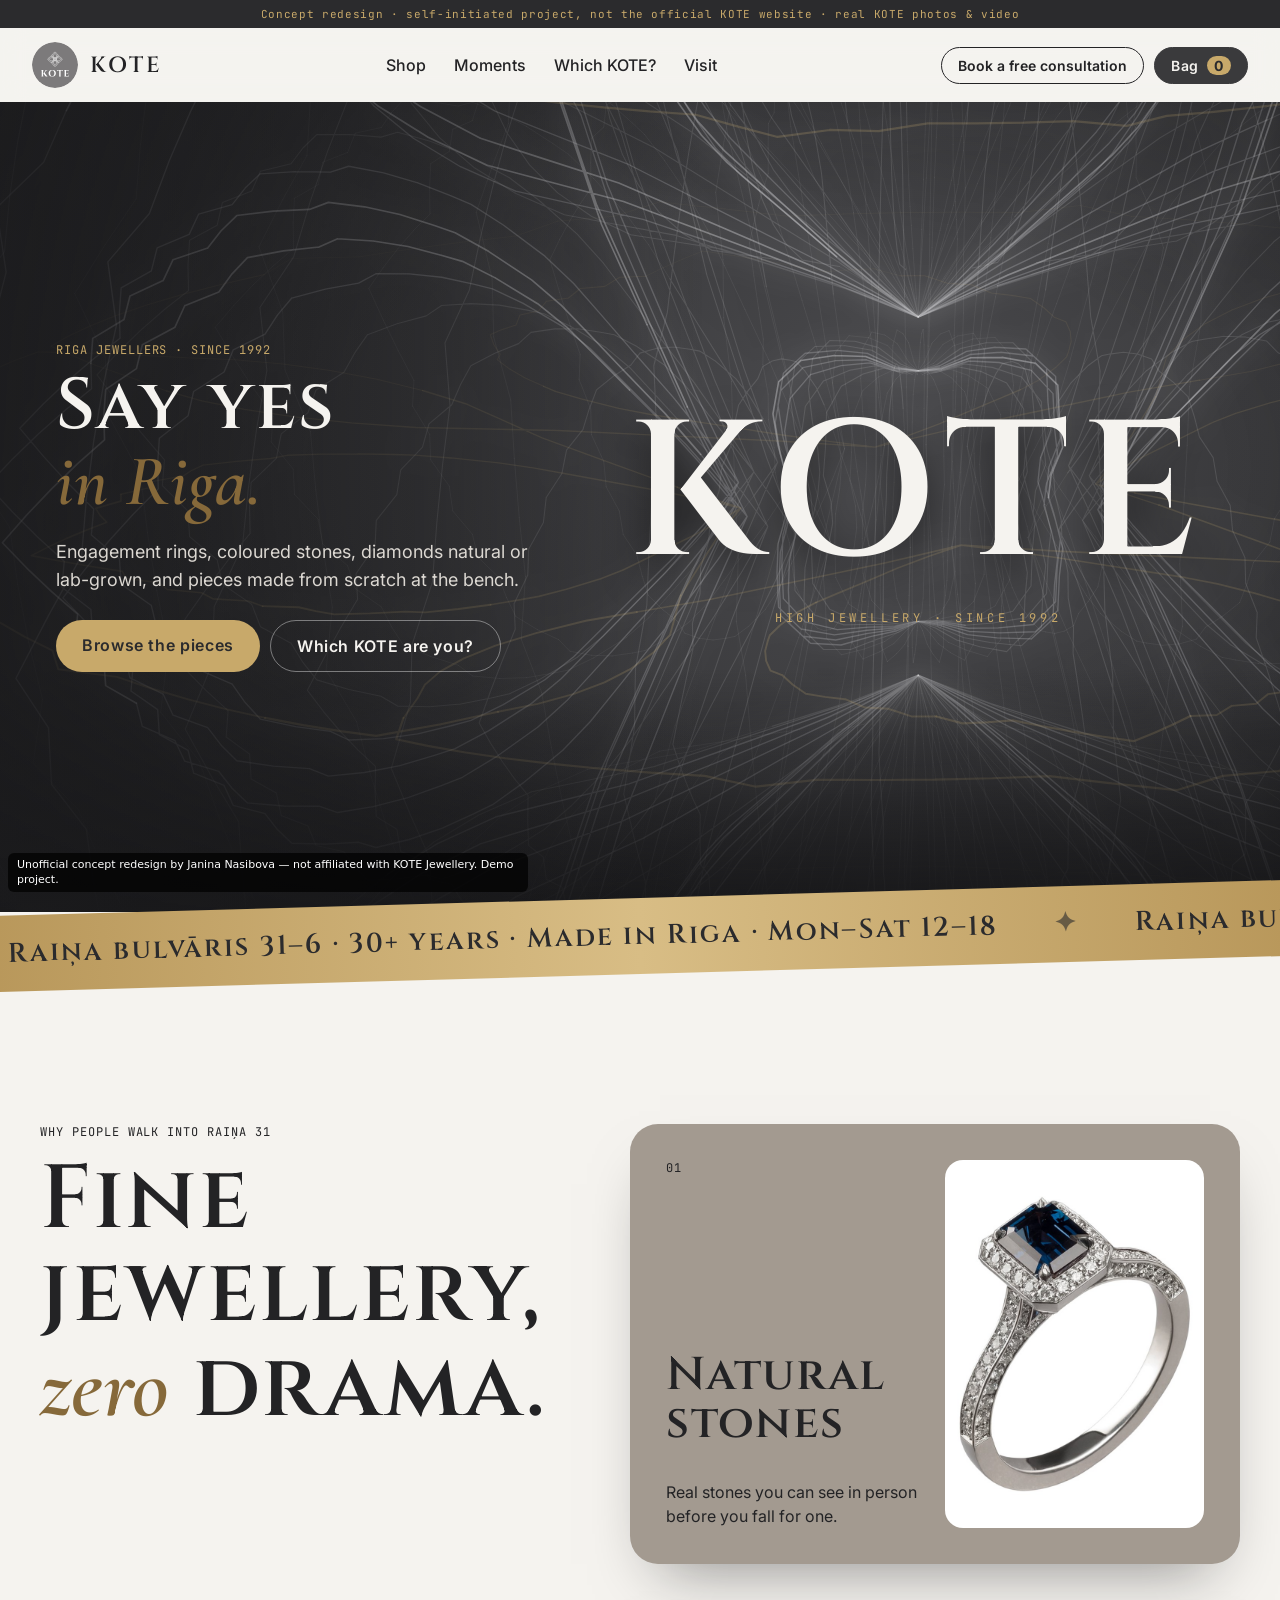
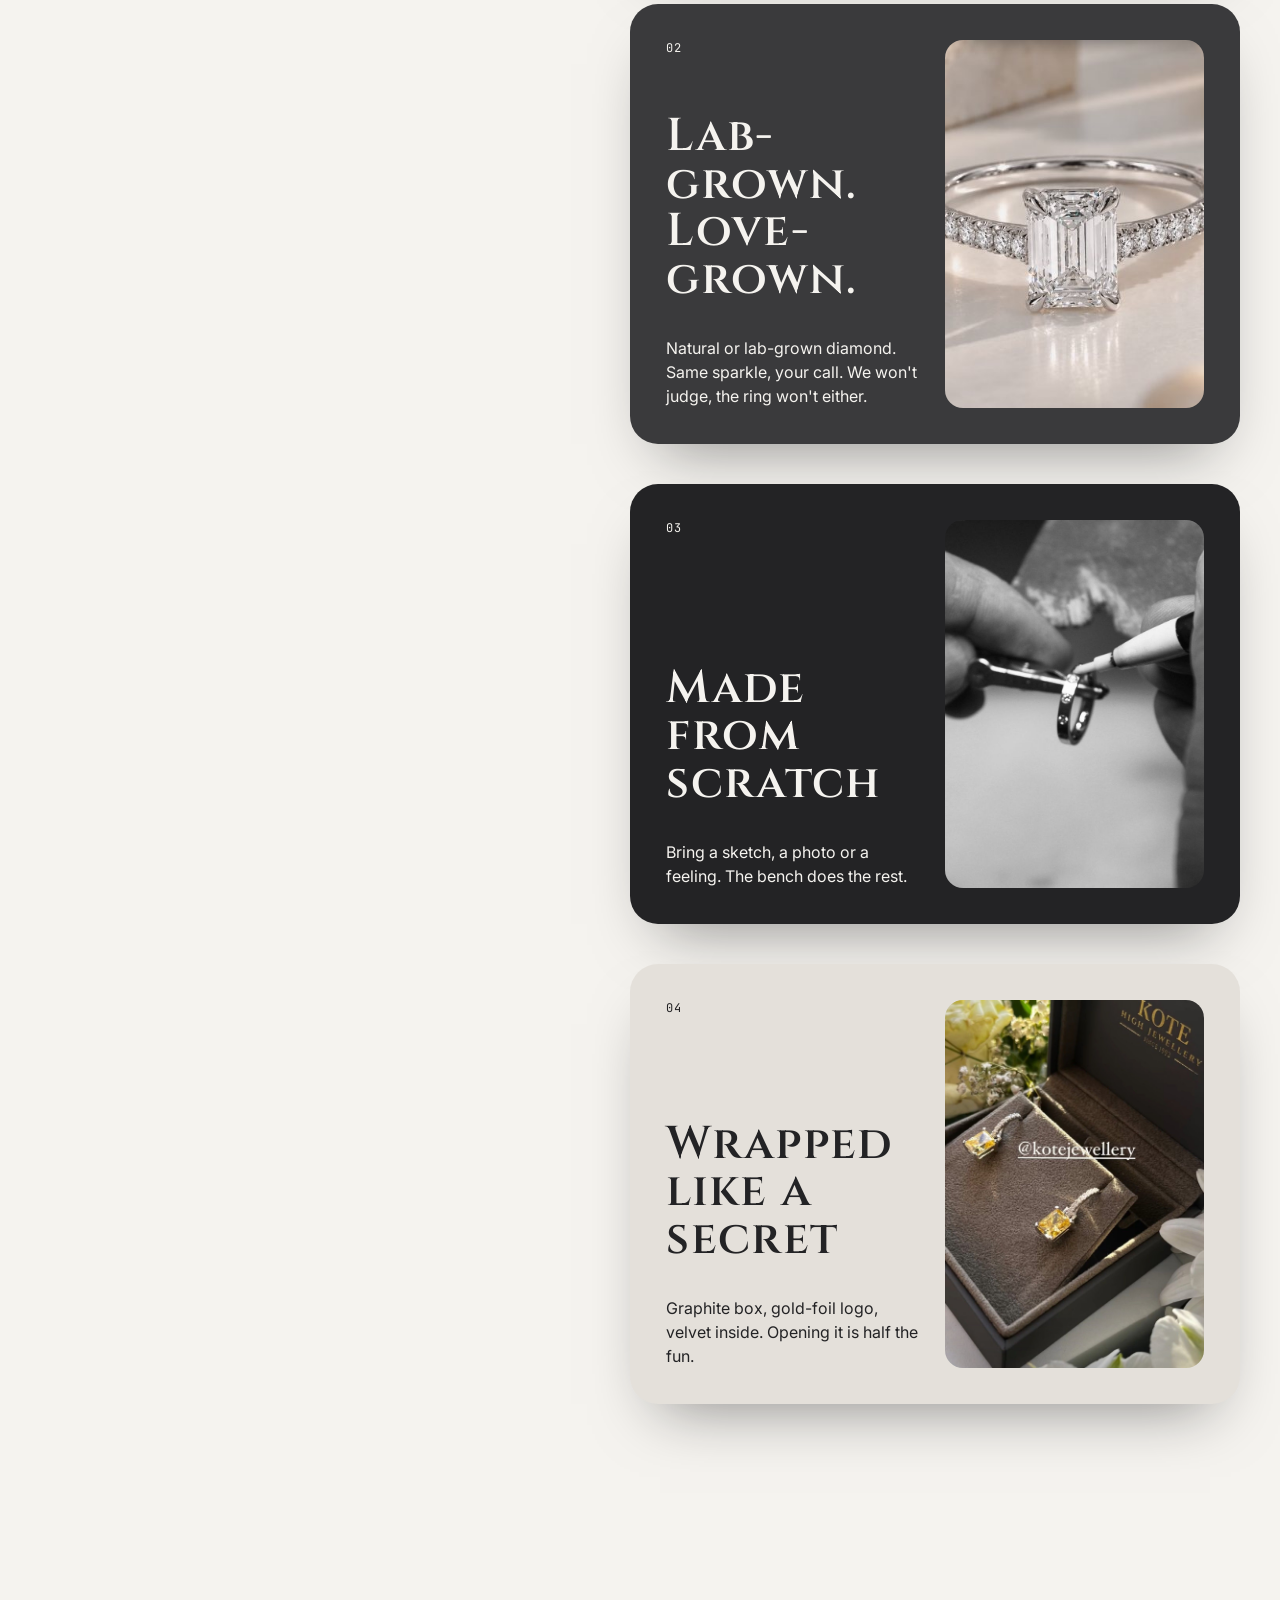
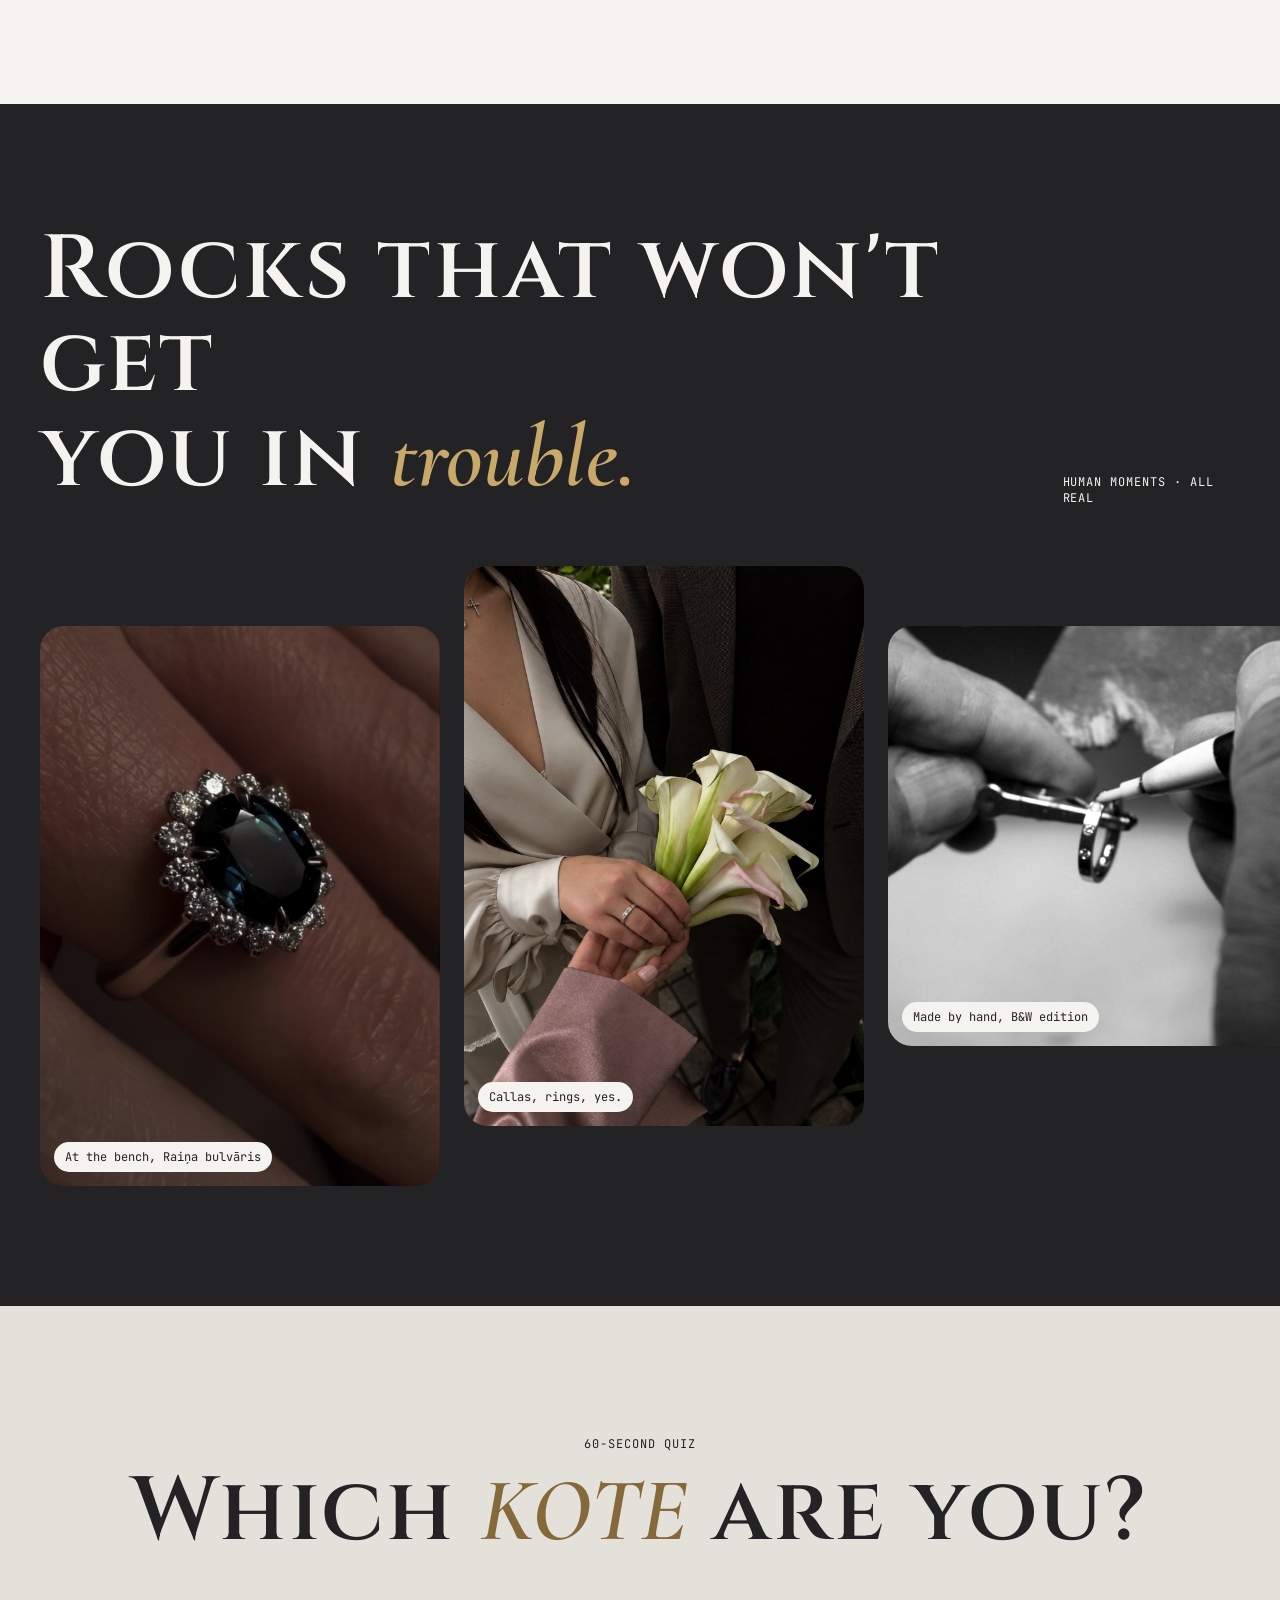
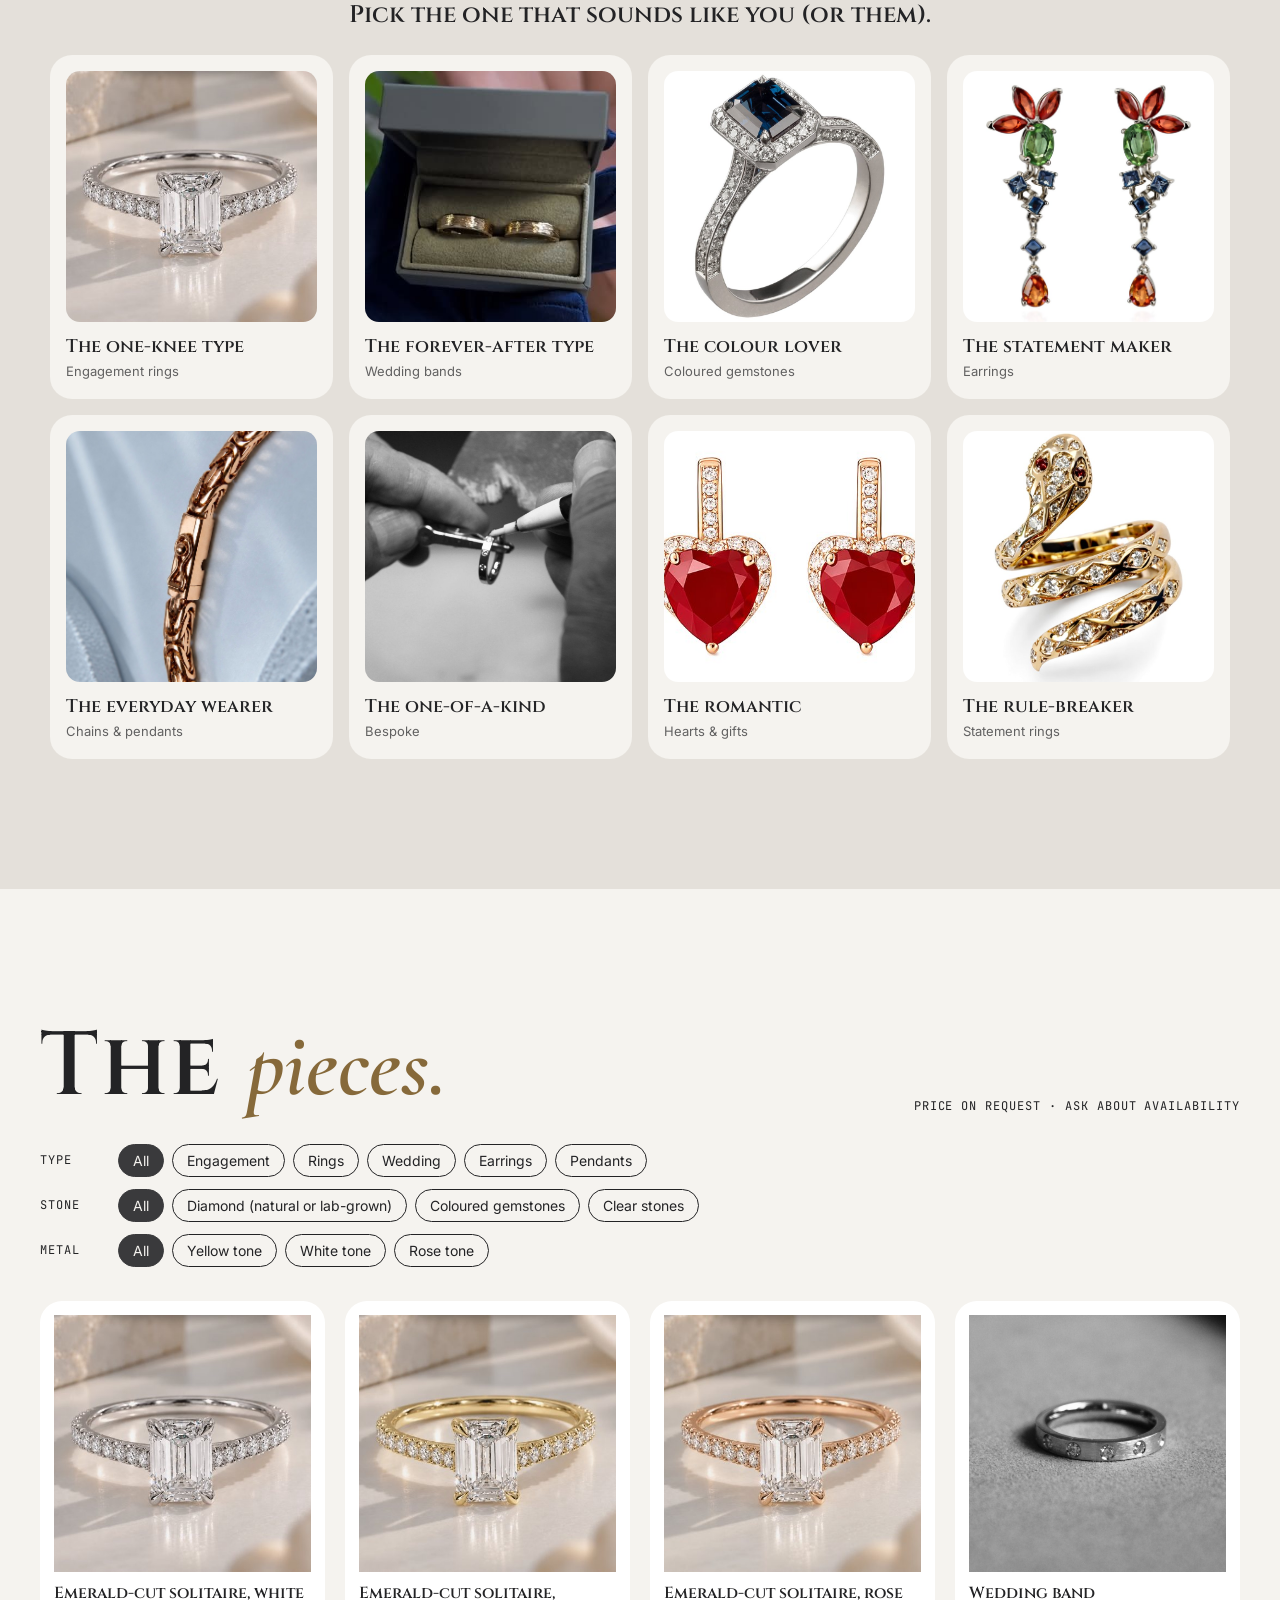
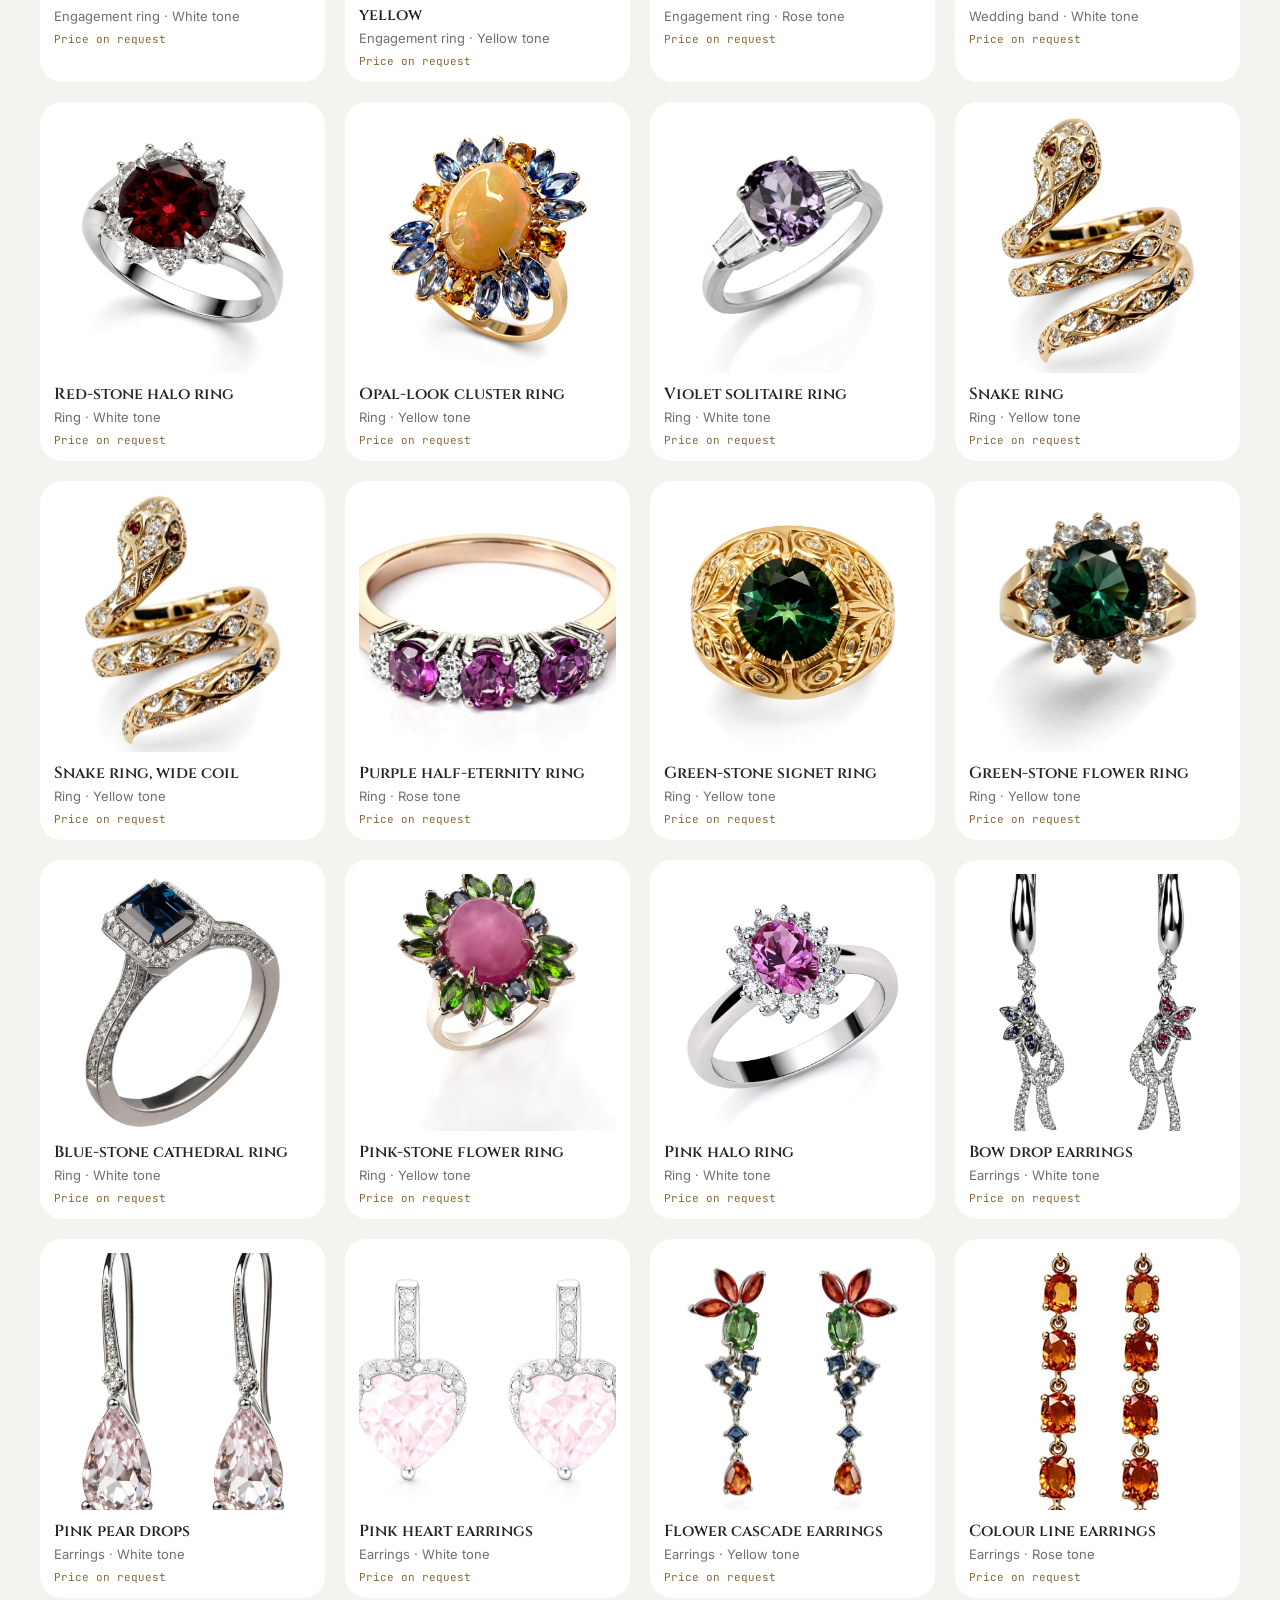
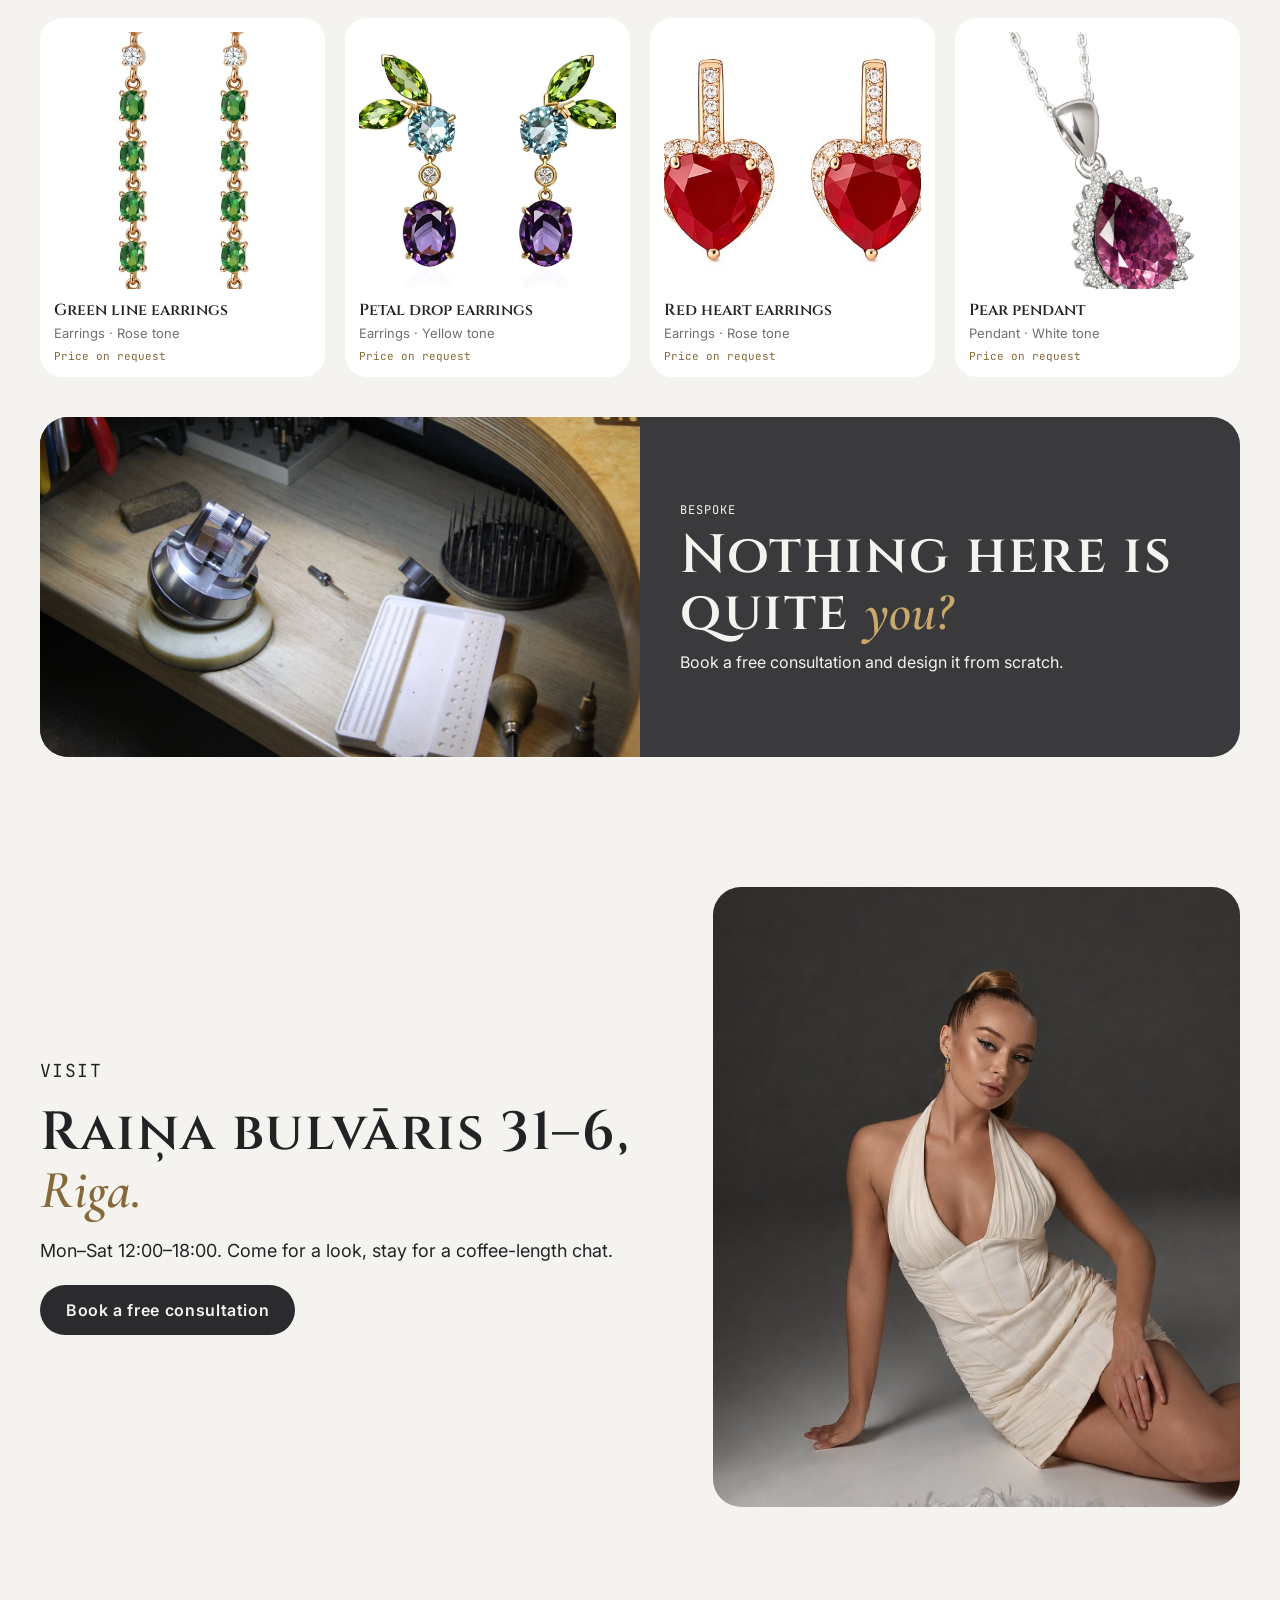
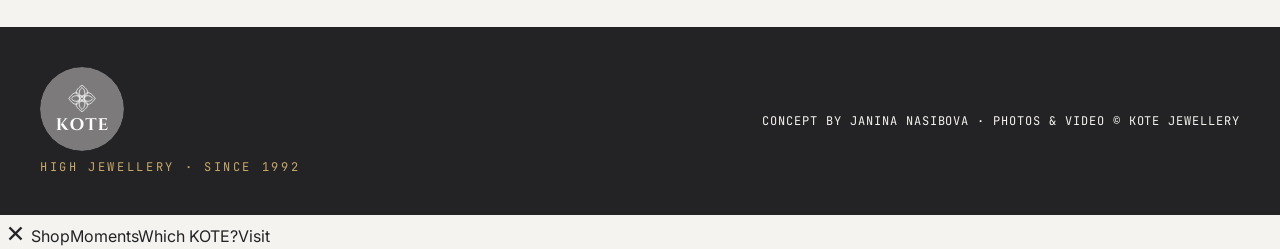
==== commit 3c309fb5: "Mobile fixes: menu, overflow, demo note, lazy images" ====
--- a/kote/index.html
+++ b/kote/index.html
@@ -3,9 +3,10 @@
 <title>KOTE Jewellery — Say Yes in Riga (concept)</title>
 <link rel="preconnect" href="https://fonts.googleapis.com"><link rel="preconnect" href="https://fonts.gstatic.com" crossorigin>
 <link href="https://fonts.googleapis.com/css2?family=Cinzel:wght@500;600;700&family=Cormorant+Garamond:ital,wght@0,500;0,600;1,500;1,600&family=JetBrains+Mono:wght@400;600&family=Inter:wght@400;500;600&display=swap" rel="stylesheet">
-<link rel="icon" href="img/kote_badge.svg"><link rel="stylesheet" href="styles.css"></head><body><div style="position:fixed;left:10px;bottom:10px;z-index:2147483647;background:rgba(0,0,0,.72);color:#fff;font:12px/1.3 system-ui,sans-serif;padding:6px 10px;border-radius:6px;max-width:80vw;pointer-events:none">Unofficial concept redesign by Janina Nasibova — not affiliated with KOTE Jewellery. Demo project.</div>
+<link rel="icon" href="img/kote_badge.svg"><link rel="stylesheet" href="styles.css"><link rel="stylesheet" href="mobile.css">
+</head><body>
 <div class="concept">Concept redesign · self-initiated project, not the official KOTE website · real KOTE photos &amp; video</div>
-<header class="nav"><a href="#top" class="logo"><img src="img/kote_badge.svg" alt="KOTE Jewellery"><span>KOTE</span></a>
+<header class="nav"><a href="#top" class="logo"><img decoding="async" src="img/kote_badge.svg" alt="KOTE Jewellery"><span>KOTE</span></a>
 <nav><a href="#shop">Shop</a><a href="#moments">Moments</a><a href="#quiz">Which KOTE?</a><a href="#visit">Visit</a></nav>
 <div class="navr"><button class="pill" data-open="book">Book a free consultation</button><button class="bagbtn" id="bagBtn" aria-label="Bag">Bag <b id="bagCount">0</b></button></div></header>
 
@@ -19,21 +20,21 @@
 
 <section class="stack" id="why"><div class="stackhead"><p class="mono">Why people walk into Raiņa 31</p><h2>Fine jewellery, <em>zero</em> drama.</h2></div>
  <div class="cards">
-  <article class="card c1"><span class="mono">01</span><h3>Natural stones</h3><p>Real stones you can see in person before you fall for one.</p><img src="img/6239_ring4.jpg" alt=""></article>
-  <article class="card c2"><span class="mono">02</span><h3>Lab-grown. Love-grown.</h3><p>Natural or lab-grown diamond. Same sparkle, your call. We won't judge, the ring won't either.</p><img src="img/ring_white.jpg" alt=""></article>
-  <article class="card c3"><span class="mono">03</span><h3>Made from scratch</h3><p>Bring a sketch, a photo or a feeling. The bench does the rest.</p><img src="img/atelier_hands.jpg" alt=""></article>
-  <article class="card c4"><span class="mono">04</span><h3>Wrapped like a secret</h3><p>Graphite box, gold-foil logo, velvet inside. Opening it is half the fun.</p><img src="img/kote_box.jpg" alt=""></article>
+  <article class="card c1"><span class="mono">01</span><h3>Natural stones</h3><p>Real stones you can see in person before you fall for one.</p><img loading="lazy" decoding="async" src="img/6239_ring4.jpg" alt=""></article>
+  <article class="card c2"><span class="mono">02</span><h3>Lab-grown. Love-grown.</h3><p>Natural or lab-grown diamond. Same sparkle, your call. We won't judge, the ring won't either.</p><img loading="lazy" decoding="async" src="img/ring_white.jpg" alt=""></article>
+  <article class="card c3"><span class="mono">03</span><h3>Made from scratch</h3><p>Bring a sketch, a photo or a feeling. The bench does the rest.</p><img loading="lazy" decoding="async" src="img/atelier_hands.jpg" alt=""></article>
+  <article class="card c4"><span class="mono">04</span><h3>Wrapped like a secret</h3><p>Graphite box, gold-foil logo, velvet inside. Opening it is half the fun.</p><img loading="lazy" decoding="async" src="img/kote_box.jpg" alt=""></article>
  </div></section>
 
 <section class="moments" id="moments"><div class="mhead"><p class="mono">Human moments · all real</p><h2>Rocks that won't get<br>you in <em>trouble.</em></h2></div>
  <div class="mtrack" id="mtrack">
   <figure class="m tall"><video id="vid" src="video/kote_craft.mp4" poster="img/video_poster.jpg" muted loop playsinline autoplay></video><figcaption>At the bench, Raiņa bulvāris</figcaption></figure>
-  <figure class="m tall"><img src="img/client_callas.jpg" alt="Client with calla lilies and KOTE rings"><figcaption>Callas, rings, yes.</figcaption></figure>
-  <figure class="m"><img src="img/atelier_hands.jpg" class="bw" alt="Jeweller's hands at work"><figcaption>Made by hand, B&amp;W edition</figcaption></figure>
-  <figure class="m tall"><img src="img/client_bands.jpg" alt="Wedding bands in a grey box"><figcaption>Two bands, one box</figcaption></figure>
-  <figure class="m tall"><img src="img/ritual_champagne.jpg" alt="Champagne at KOTE"><figcaption>Bubbles optional. Recommended.</figcaption></figure>
-  <figure class="m tall"><img src="img/ritual_pack.jpg" alt="KOTE packaging"><figcaption>The unwrapping moment</figcaption></figure>
-  <figure class="m tall sofia"><img src="img/sofia_04.jpg" alt="Sofia Opikova"><figcaption>Sofia Opikova · KOTE</figcaption></figure>
+  <figure class="m tall"><img loading="lazy" decoding="async" src="img/client_callas.jpg" alt="Client with calla lilies and KOTE rings"><figcaption>Callas, rings, yes.</figcaption></figure>
+  <figure class="m"><img loading="lazy" decoding="async" src="img/atelier_hands.jpg" class="bw" alt="Jeweller's hands at work"><figcaption>Made by hand, B&amp;W edition</figcaption></figure>
+  <figure class="m tall"><img loading="lazy" decoding="async" src="img/client_bands.jpg" alt="Wedding bands in a grey box"><figcaption>Two bands, one box</figcaption></figure>
+  <figure class="m tall"><img loading="lazy" decoding="async" src="img/ritual_champagne.jpg" alt="Champagne at KOTE"><figcaption>Bubbles optional. Recommended.</figcaption></figure>
+  <figure class="m tall"><img loading="lazy" decoding="async" src="img/ritual_pack.jpg" alt="KOTE packaging"><figcaption>The unwrapping moment</figcaption></figure>
+  <figure class="m tall sofia"><img loading="lazy" decoding="async" src="img/sofia_04.jpg" alt="Sofia Opikova"><figcaption>Sofia Opikova · KOTE</figcaption></figure>
  </div></section>
 
 <section class="quiz" id="quiz"><div class="qbox">
@@ -47,11 +48,11 @@
   <div><span class="mono">Metal</span><button data-f="metal" data-v="all" class="on">All</button><button data-f="metal" data-v="yellow">Yellow tone</button><button data-f="metal" data-v="white">White tone</button><button data-f="metal" data-v="rose">Rose tone</button></div>
  </div>
  <div class="grid" id="grid"></div>
- <a class="bespoke" data-open="book"><img src="img/atelier_bench.jpg" alt=""><div><p class="mono">Bespoke</p><h3>Nothing here is quite <em>you?</em></h3><p>Book a free consultation and design it from scratch.</p></div></a>
+ <a class="bespoke" data-open="book"><img loading="lazy" decoding="async" src="img/atelier_bench.jpg" alt=""><div><p class="mono">Bespoke</p><h3>Nothing here is quite <em>you?</em></h3><p>Book a free consultation and design it from scratch.</p></div></a>
 </section>
 
-<section class="visit" id="visit"><div><p class="mono">Visit</p><h2>Raiņa bulvāris 31–6,<br><em>Riga.</em></h2><p>Mon–Sat 12:00–18:00. Come for a look, stay for a coffee-length chat.</p><button class="btn" data-open="book">Book a free consultation</button></div><img src="img/sofia_10.jpg" alt="Sofia Opikova"></section>
-<footer><div class="fbrand"><img src="img/kote_badge.svg" alt="KOTE"><p class="mono since">High jewellery · Since 1992</p></div><p class="mono">Concept by Janina Nasibova · photos &amp; video © KOTE Jewellery</p></footer>
+<section class="visit" id="visit"><div><p class="mono">Visit</p><h2>Raiņa bulvāris 31–6,<br><em>Riga.</em></h2><p>Mon–Sat 12:00–18:00. Come for a look, stay for a coffee-length chat.</p><button class="btn" data-open="book">Book a free consultation</button></div><img loading="lazy" decoding="async" src="img/sofia_10.jpg" alt="Sofia Opikova"></section>
+<footer><div class="fbrand"><img loading="lazy" decoding="async" src="img/kote_badge.svg" alt="KOTE"><p class="mono since">High jewellery · Since 1992</p></div><p class="mono">Concept by Janina Nasibova · photos &amp; video © KOTE Jewellery</p></footer>
 
 <div class="scrim" id="scrim"></div>
 <aside class="drawer" id="drawer"><div class="dh"><h3>Your bag</h3><button class="x" data-close>×</button></div><div id="bagList"></div><div class="df"><p class="mono">Prices on request. We'll confirm everything in writing.</p><button class="btn" id="toCheckout">Request checkout</button></div></aside>
@@ -59,7 +60,7 @@
 <div class="modal" id="checkout"><div class="mbox"><button class="x" data-close>×</button><h3>Checkout <em>request</em></h3>
 <form id="coForm"><div id="coItems" class="coitems"></div>
 <label>Name<input required name="name"></label><label>Email<input required type="email" name="email"></label>
-<label class="gift"><input type="checkbox" name="gift" checked><img src="img/kote_box.jpg" alt="KOTE gift box"><span><b>KOTE gift box</b><br>Graphite box with gold-foil logo, velvet insert &amp; card</span></label>
+<label class="gift"><input type="checkbox" name="gift" checked><img loading="lazy" decoding="async" src="img/kote_box.jpg" alt="KOTE gift box"><span><b>KOTE gift box</b><br>Graphite box with gold-foil logo, velvet insert &amp; card</span></label>
 <label>Note for the card<textarea name="note" placeholder="Will you…?"></textarea></label>
 <label>Collection<select name="del"><option>Pick up at Raiņa bulvāris 31–6</option><option>Ask about delivery</option></select></label>
 <button class="btn" type="submit">Send request</button></form><div class="done" id="coDone" hidden><h3>Request sent <em>(concept)</em></h3><p>KOTE would reply in writing with price and availability.</p></div></div></div>
@@ -67,6 +68,8 @@
 <form id="bkForm"><label>Day<input type="date" required name="d" id="bkDate"></label><div class="slots" id="slots"></div>
 <label>About<select name="t"><option>Engagement ring</option><option>Wedding bands</option><option>Bespoke piece</option><option>Coloured gemstones</option><option>Something else</option></select></label>
 <label>Name<input required name="n"></label><label>Email<input required type="email" name="e"></label><button class="btn" type="submit">Book</button></form><div class="done" id="bkDone" hidden><h3>See you <em>soon.</em></h3><p id="bkMsg"></p></div></div></div>
-<div class="stamp" id="stamp"><img src="img/kote_badge.svg" alt=""></div>
+<div class="stamp" id="stamp"><img loading="lazy" decoding="async" src="img/kote_badge.svg" alt=""></div>
 <div class="cursor" id="cursor"></div>
-<script src="app.js"></script><script src="sphere.js"></script></body></html>
+<script src="app.js"></script><script src="sphere.js"></script><div class="demo-note">Unofficial concept redesign by Janina Nasibova — not affiliated with KOTE Jewellery. Demo project.</div>
+<script src="mobile.js" defer></script>
+</body></html>
--- a/kote/mobile.css
+++ b/kote/mobile.css
@@ -0,0 +1,16 @@
+
+/* mobile fixes */
+html,body{overflow-x:clip;max-width:100%}
+img{max-width:100%}
+.demo-note{position:fixed;left:8px;bottom:8px;z-index:2147483000;background:rgba(0,0,0,.72);color:#fff;font:11px/1.3 system-ui,sans-serif;padding:5px 9px;border-radius:6px;max-width:min(520px,80vw);pointer-events:none}
+@media(max-width:800px){.demo-note{position:static;display:block;max-width:none;border-radius:0;text-align:center;padding:10px 16px;font-size:12px}}
+.mnav-btn{display:none}
+@media(max-width:900px){
+ .mnav-btn{display:inline-flex;flex-direction:column;justify-content:center;align-items:center;gap:6px;width:44px;height:44px;background:none;border:0;color:inherit;cursor:pointer;padding:0}
+ .mnav-btn span{display:block;width:24px;height:2px;background:currentColor;margin:0}
+ .mnav{position:fixed;inset:0;z-index:2147482000;background:rgba(20,20,22,.96);color:#fff;display:flex;flex-direction:column;justify-content:center;align-items:center;gap:8px;opacity:0;visibility:hidden;transition:.3s}
+ .mnav.on{opacity:1;visibility:visible}
+ .mnav a{color:#fff;text-decoration:none;font-size:28px;padding:12px 24px;min-height:44px}
+ .mnav .x{position:absolute;top:14px;right:14px;width:48px;height:48px;font-size:30px;background:none;border:0;color:#fff}
+ input[type=checkbox],input[type=radio]{width:22px;height:22px}
+}
